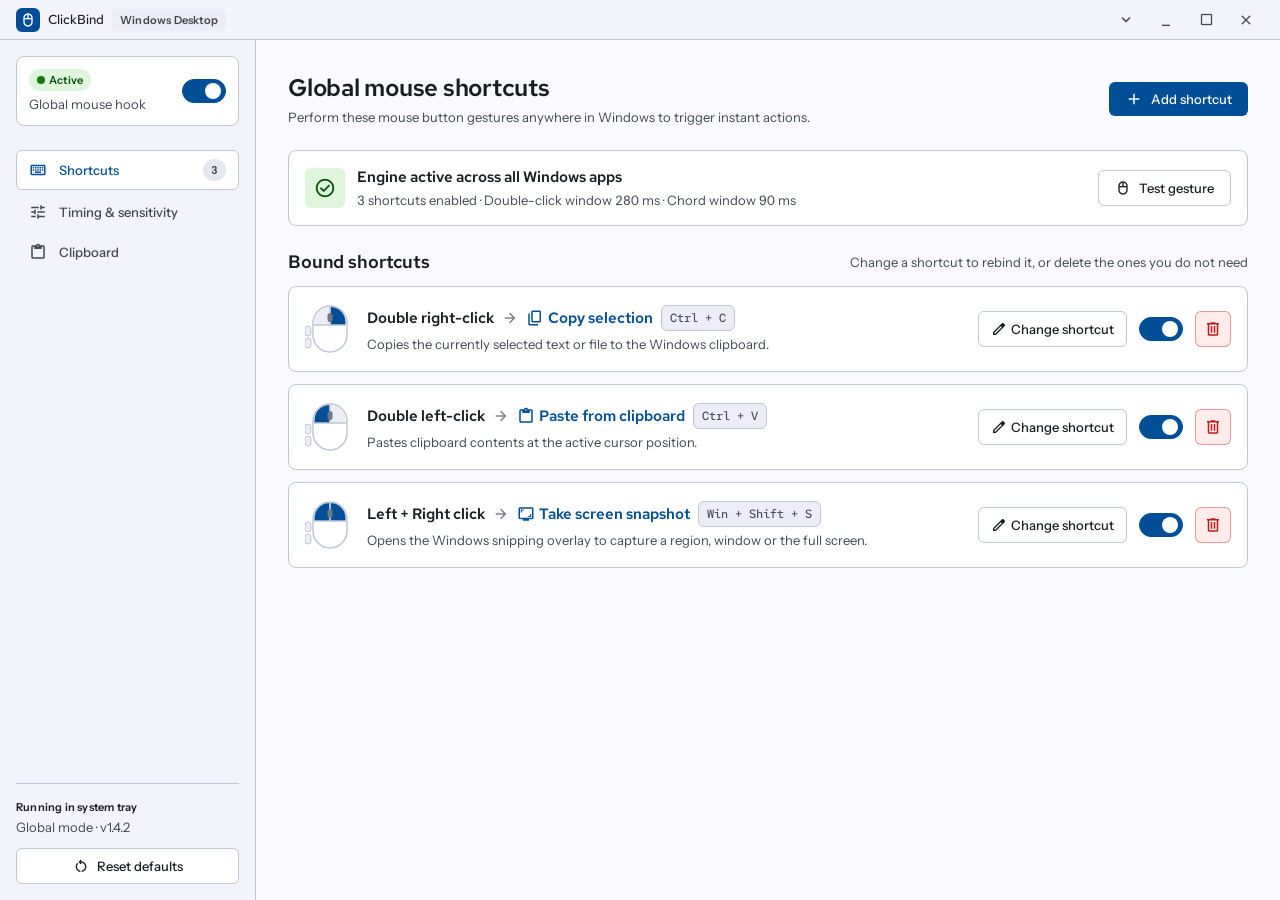
==== ui/index.html @ ce6c4400 "Initial commit: ClickBind mouse gesture shortcuts for Windows Adds the WinForms + WebView2 app, the " ====
<!DOCTYPE html>
<html lang="en">
<head>
  <meta charset="UTF-8">
  <meta name="viewport" content="width=device-width, initial-scale=1.0">
  <title>ClickBind</title>
  <script src="assets/tailwind.js"></script>
  <script id="tailwind-config">
    tailwind.config = {
      darkMode: 'class',
      theme: {
        extend: {
          colors: {
            'light-primary': '#004F96',
            'light-on-primary': '#FFFFFF',
            'light-primary-container': '#0067C0',
            'light-on-primary-container': '#DBE7FF',
            'light-secondary': '#485F83',
            'light-on-secondary': '#FFFFFF',
            'light-secondary-container': '#BED6FF',
            'light-on-secondary-container': '#465C80',
            'light-tertiary': '#833900',
            'light-on-tertiary': '#FFFFFF',
            'light-tertiary-container': '#A84C00',
            'light-on-tertiary-container': '#FFE0D1',
            'light-success': '#107C10',
            'light-on-success': '#FFFFFF',
            'light-success-container': '#DFF6DD',
            'light-on-success-container': '#0B530B',
            'light-error': '#BA1A1A',
            'light-on-error': '#FFFFFF',
            'light-error-container': '#FFDAD6',
            'light-on-error-container': '#93000A',
            'light-background': '#F9F9FF',
            'light-on-background': '#191C21',
            'light-surface': '#F9F9FF',
            'light-surface-dim': '#D8DAE2',
            'light-surface-bright': '#F9F9FF',
            'light-surface-container-lowest': '#FFFFFF',
            'light-surface-container-low': '#F2F3FB',
            'light-surface-container': '#ECEDF6',
            'light-surface-container-high': '#E6E8F0',
            'light-surface-container-highest': '#E1E2EA',
            'light-on-surface': '#191C21',
            'light-surface-variant': '#DDE2F0',
            'light-on-surface-variant': '#414752',
            'light-outline': '#717783',
            'light-outline-variant': '#C1C6D4',
            'light-inverse-surface': '#2D3037',
            'light-inverse-on-surface': '#EFF0F8',
            'light-inverse-primary': '#A6C8FF',
            'light-shadow': '#000000',
            'light-scrim': '#000000'
          },
          borderRadius: { 'sm': '6px', 'DEFAULT': '8px', 'md': '12px', 'lg': '16px', 'full': '9999px' },
          spacing: {
            'gutter-xs': '4px', 'gutter-sm': '8px', 'gutter-md': '12px', 'gutter-lg': '16px',
            'gutter-xl': '24px', 'section': '32px', 'page-margin': '24px'
          },
          fontFamily: {
            'headline': ['"Red Hat Text"', 'sans-serif'],
            'title': ['"Red Hat Text"', 'sans-serif'],
            'body': ['"Instrument Sans"', 'sans-serif'],
            'label': ['"Instrument Sans"', 'sans-serif'],
            'mono': ['"Red Hat Mono"', 'monospace']
          },
          fontSize: {
            'headline-lg': ['24px', { lineHeight: '32px', letterSpacing: '-0.25px', fontWeight: '600' }],
            'headline-md': ['18px', { lineHeight: '24px', letterSpacing: '-0.15px', fontWeight: '600' }],
            'title-md': ['15px', { lineHeight: '20px', letterSpacing: '0px', fontWeight: '600' }],
            'body-lg': ['15px', { lineHeight: '22px', letterSpacing: '0px', fontWeight: '400' }],
            'body-md': ['13px', { lineHeight: '18px', letterSpacing: '0px', fontWeight: '400' }],
            'label-lg': ['13px', { lineHeight: '18px', letterSpacing: '0px', fontWeight: '500' }],
            'label-sm': ['11px', { lineHeight: '14px', letterSpacing: '0.2px', fontWeight: '600' }],
            'mono-md': ['12px', { lineHeight: '16px', letterSpacing: '0px', fontWeight: '500' }]
          },
          transitionDuration: { 'state-change': '100ms' },
          transitionTimingFunction: { 'state-change': 'ease-out' }
        }
      }
    };
  </script>
  <link href="assets/fonts.css" rel="stylesheet">
  <style>
    html, body { height: 100%; }
    body { overflow: hidden; }
    ::-webkit-scrollbar { width: 10px; height: 10px; }
    ::-webkit-scrollbar-track { background: transparent; }
    ::-webkit-scrollbar-thumb { background: #c1c6d4; border-radius: 8px; border: 2px solid #f9f9ff; }
    ::-webkit-scrollbar-thumb:hover { background: #a9b0bd; }
    #titlebar { cursor: default; }
    .no-select { -webkit-user-select: none; user-select: none; }
    input[type="range"] { accent-color: #004F96; }
  </style>
</head>
<body class="bg-light-surface text-light-on-surface font-body antialiased overflow-hidden no-select">

  <div class="h-screen flex flex-col bg-light-surface">

    <!-- Windows 11 Native Title Bar -->
    <header id="titlebar" class="h-10 bg-light-surface-container-low border-b border-light-outline-variant px-gutter-lg flex items-center justify-between select-none shrink-0">
      <div class="flex items-center gap-gutter-sm">
        <div class="w-6 h-6 rounded-sm bg-light-primary text-light-on-primary flex items-center justify-center">
          <span class="material-symbols-outlined text-[16px]" aria-hidden="true">mouse</span>
        </div>
        <span class="font-headline text-label-lg text-light-on-surface">ClickBind</span>
        <span class="font-body text-label-sm text-light-on-surface-variant px-gutter-sm py-gutter-xs rounded-sm bg-light-surface-container">Windows Desktop</span>
      </div>

      <div class="flex items-center gap-gutter-xs" aria-label="Window controls">
        <button id="win-tray" type="button" aria-label="Hide to tray" title="Hide to tray" class="w-9 h-7 rounded-sm flex items-center justify-center text-light-on-surface-variant hover:bg-light-surface-container-high transition-colors duration-state-change ease-state-change">
          <span class="material-symbols-outlined text-[18px]" aria-hidden="true">keyboard_arrow_down</span>
        </button>
        <button id="win-min" type="button" aria-label="Minimize window" class="w-9 h-7 rounded-sm flex items-center justify-center text-light-on-surface-variant hover:bg-light-surface-container-high transition-colors duration-state-change ease-state-change">
          <span class="material-symbols-outlined text-[16px]" aria-hidden="true">minimize</span>
        </button>
        <button id="win-max" type="button" aria-label="Maximize window" class="w-9 h-7 rounded-sm flex items-center justify-center text-light-on-surface-variant hover:bg-light-surface-container-high transition-colors duration-state-change ease-state-change">
          <span id="win-max-icon" class="material-symbols-outlined text-[15px]" aria-hidden="true">crop_square</span>
        </button>
        <button id="win-close" type="button" aria-label="Close window" class="w-9 h-7 rounded-sm flex items-center justify-center text-light-on-surface-variant hover:bg-light-error hover:text-light-on-error transition-colors duration-state-change ease-state-change">
          <span class="material-symbols-outlined text-[16px]" aria-hidden="true">close</span>
        </button>
      </div>
    </header>

    <div class="flex-1 flex flex-col md:flex-row min-h-0">

      <!-- Left Navigation Rail -->
      <aside class="w-full md:w-64 shrink-0 bg-light-surface-container-low border-b md:border-b-0 md:border-r border-light-outline-variant p-gutter-lg flex flex-col justify-between gap-gutter-xl overflow-y-auto">
        <div class="flex flex-col gap-gutter-xl">

          <div class="p-gutter-md rounded bg-light-surface-container-lowest border border-light-outline-variant flex items-center justify-between gap-gutter-md">
            <div class="flex flex-col gap-gutter-xs">
              <div class="flex items-center gap-gutter-sm">
                <span id="status-badge" data-component-type="badge" role="status" class="inline-flex items-center gap-gutter-xs px-gutter-sm py-gutter-xs rounded-full bg-light-success-container text-light-on-success-container">
                  <span id="status-dot" class="w-2 h-2 rounded-full bg-light-success" aria-hidden="true"></span>
                  <span id="status-text" class="font-body text-label-sm">Active</span>
                </span>
              </div>
              <span id="hook-caption" class="font-body text-body-md text-light-on-surface-variant">Global mouse hook</span>
            </div>

            <button id="engine-toggle" type="button" role="switch" aria-checked="true" aria-label="Toggle ClickBind engine" class="relative inline-flex h-6 w-11 shrink-0 cursor-pointer items-center rounded-full border border-light-primary bg-light-primary p-0.5 transition-colors duration-state-change ease-state-change focus-visible:outline-none focus-visible:ring-2 focus-visible:ring-light-primary focus-visible:ring-offset-2">
              <span id="engine-thumb" class="pointer-events-none inline-block h-4 w-4 translate-x-5 rounded-full bg-light-on-primary transition-transform duration-state-change ease-state-change"></span>
            </button>
          </div>

          <nav aria-label="Main navigation" class="flex flex-col gap-gutter-xs">
            <button type="button" data-nav-tab="shortcuts" class="nav-tab flex items-center justify-between gap-gutter-md px-gutter-md py-gutter-sm rounded-sm bg-light-surface-container-lowest border border-light-outline-variant text-light-primary transition-colors duration-state-change ease-state-change">
              <span class="flex items-center gap-gutter-md">
                <span class="material-symbols-outlined text-[18px]" aria-hidden="true">keyboard</span>
                <span class="font-body text-label-lg">Shortcuts</span>
              </span>
              <span data-component-type="badge" role="status" class="inline-flex items-center justify-center px-gutter-sm py-gutter-xs rounded-full bg-light-surface-container-high text-light-on-surface-variant">
                <span id="nav-count" class="font-body text-label-sm tabular-nums">3</span>
              </span>
            </button>

            <button type="button" data-nav-tab="timing" class="nav-tab flex items-center gap-gutter-md px-gutter-md py-gutter-sm rounded-sm border border-transparent text-light-on-surface-variant hover:bg-light-surface-container-high hover:text-light-on-surface transition-colors duration-state-change ease-state-change">
              <span class="material-symbols-outlined text-[18px]" aria-hidden="true">tune</span>
              <span class="font-body text-label-lg">Timing &amp; sensitivity</span>
            </button>

            <button type="button" data-nav-tab="clipboard" class="nav-tab flex items-center gap-gutter-md px-gutter-md py-gutter-sm rounded-sm border border-transparent text-light-on-surface-variant hover:bg-light-surface-container-high hover:text-light-on-surface transition-colors duration-state-change ease-state-change">
              <span class="material-symbols-outlined text-[18px]" aria-hidden="true">content_paste</span>
              <span class="font-body text-label-lg">Clipboard</span>
            </button>
          </nav>
        </div>

        <div class="flex flex-col gap-gutter-md pt-gutter-lg border-t border-light-outline-variant">
          <div class="flex flex-col gap-gutter-xs">
            <span class="font-body text-label-sm text-light-on-surface">Running in system tray</span>
            <span class="font-body text-body-md text-light-on-surface-variant">Global mode · v1.4.2</span>
          </div>
          <button id="reset-btn" type="button" class="inline-flex items-center justify-center gap-gutter-sm px-gutter-md py-gutter-sm rounded-sm bg-light-surface-container-lowest text-light-on-surface border border-light-outline-variant hover:bg-light-surface-container-high transition-colors duration-state-change ease-state-change">
            <span class="material-symbols-outlined text-[16px]" aria-hidden="true">restart_alt</span>
            <span class="font-body text-label-lg">Reset defaults</span>
          </button>
        </div>
      </aside>

      <!-- Main Content Panel -->
      <main class="flex-1 min-h-0 overflow-y-auto p-gutter-xl md:p-section flex flex-col gap-gutter-xl">

        <section id="panel-shortcuts" class="flex flex-col gap-gutter-xl">
          <div class="flex flex-col sm:flex-row sm:items-center justify-between gap-gutter-lg">
            <div class="flex flex-col gap-gutter-xs">
              <h1 class="font-headline text-headline-lg text-light-on-surface text-balance">Global mouse shortcuts</h1>
              <p class="font-body text-body-md text-light-on-surface-variant text-pretty">
                Perform these mouse button gestures anywhere in Windows to trigger instant actions.
              </p>
            </div>

            <button id="add-btn" type="button" class="inline-flex items-center justify-center gap-gutter-sm px-gutter-lg py-gutter-sm rounded-sm bg-light-primary text-light-on-primary hover:bg-light-primary-container focus-visible:outline-none focus-visible:ring-2 focus-visible:ring-light-primary focus-visible:ring-offset-2 active:scale-[0.99] transition-colors duration-state-change ease-state-change shrink-0">
              <span class="material-symbols-outlined text-[18px]" aria-hidden="true">add</span>
              <span class="font-body text-label-lg">Add shortcut</span>
            </button>
          </div>

          <article id="engine-banner" class="p-gutter-lg rounded bg-light-surface-container-lowest border border-light-outline-variant flex flex-col sm:flex-row sm:items-center justify-between gap-gutter-lg">
            <div class="flex items-center gap-gutter-md">
              <div id="banner-icon-wrap" class="w-10 h-10 rounded-sm bg-light-success-container text-light-on-success-container flex items-center justify-center shrink-0">
                <span id="banner-icon" class="material-symbols-outlined text-[22px]" aria-hidden="true">check_circle</span>
              </div>
              <div class="flex flex-col gap-gutter-xs">
                <h2 id="banner-title" class="font-headline text-title-md text-light-on-surface">Engine active across all Windows apps</h2>
                <p id="banner-subtitle" class="font-body text-body-md text-light-on-surface-variant tabular-nums">3 shortcuts enabled · Double-click window 280 ms · Chord window 90 ms</p>
              </div>
            </div>

            <div class="flex items-center gap-gutter-sm shrink-0">
              <button id="test-btn" type="button" class="inline-flex items-center justify-center gap-gutter-sm px-gutter-lg py-gutter-sm rounded-sm bg-light-surface-container-lowest text-light-on-surface border border-light-outline-variant hover:bg-light-surface-container-low focus-visible:outline-none focus-visible:ring-2 focus-visible:ring-light-primary focus-visible:ring-offset-2 transition-colors duration-state-change ease-state-change">
                <span class="material-symbols-outlined text-[16px]" aria-hidden="true">mouse</span>
                <span class="font-body text-label-lg">Test gesture</span>
              </button>
            </div>
          </article>

          <div class="flex flex-col gap-gutter-md">
            <div class="flex items-center justify-between">
              <h2 class="font-headline text-headline-md text-light-on-surface">Bound shortcuts</h2>
              <span class="font-body text-body-md text-light-on-surface-variant">Change a shortcut to rebind it, or delete the ones you do not need</span>
            </div>
            <div id="shortcuts-list" class="grid grid-cols-1 gap-gutter-md"></div>
          </div>
        </section>

        <section id="panel-timing" class="hidden flex-col gap-gutter-xl">
          <div class="flex flex-col gap-gutter-xs">
            <h1 class="font-headline text-headline-lg text-light-on-surface">Timing &amp; sensitivity</h1>
            <p class="font-body text-body-md text-light-on-surface-variant">
              Fine-tune how quickly ClickBind recognizes double-clicks and dual-button chords.
            </p>
          </div>

          <div class="grid grid-cols-1 gap-gutter-md">
            <article class="p-gutter-lg rounded bg-light-surface-container-lowest border border-light-outline-variant flex flex-col gap-gutter-md">
              <div class="flex items-center justify-between gap-gutter-md">
                <div class="flex flex-col gap-gutter-xs">
                  <h2 class="font-headline text-title-md text-light-on-surface">Double-click interval</h2>
                  <p class="font-body text-body-md text-light-on-surface-variant">Maximum time between two clicks to trigger double right-click or double left-click.</p>
                </div>
                <span id="dblclick-value" class="font-mono text-mono-md text-light-primary bg-light-surface-container px-gutter-md py-gutter-xs rounded-sm tabular-nums">280 ms</span>
              </div>
              <input id="dblclick-slider" type="range" min="150" max="500" step="10" value="280" class="w-full cursor-pointer">
            </article>

            <article class="p-gutter-lg rounded bg-light-surface-container-lowest border border-light-outline-variant flex flex-col gap-gutter-md">
              <div class="flex items-center justify-between gap-gutter-md">
                <div class="flex flex-col gap-gutter-xs">
                  <h2 class="font-headline text-title-md text-light-on-surface">Both-buttons chord window</h2>
                  <p class="font-body text-body-md text-light-on-surface-variant">Tolerance window when pressing Left + Right buttons together for a snapshot.</p>
                </div>
                <span id="chord-value" class="font-mono text-mono-md text-light-primary bg-light-surface-container px-gutter-md py-gutter-xs rounded-sm tabular-nums">90 ms</span>
              </div>
              <input id="chord-slider" type="range" min="40" max="160" step="10" value="90" class="w-full cursor-pointer">
            </article>

            <label class="flex items-center justify-between gap-gutter-xl p-gutter-lg rounded bg-light-surface-container-lowest border border-light-outline-variant cursor-pointer">
              <div class="flex flex-col gap-gutter-xs">
                <span class="font-body text-label-lg text-light-on-surface">Launch ClickBind at Windows startup</span>
                <span id="startup-desc" class="font-body text-body-md text-light-on-surface-variant">Automatically start minimized in the system tray when you sign in.</span>
              </div>
              <button id="startup-switch" type="button" role="switch" aria-checked="true" aria-describedby="startup-desc" class="pref-switch relative inline-flex h-6 w-11 shrink-0 cursor-pointer items-center rounded-full border border-light-primary bg-light-primary p-0.5 transition-colors duration-state-change ease-state-change focus-visible:outline-none focus-visible:ring-2 focus-visible:ring-light-primary focus-visible:ring-offset-2">
                <span class="pointer-events-none inline-block h-4 w-4 translate-x-5 rounded-full bg-light-on-primary transition-transform duration-state-change ease-state-change"></span>
              </button>
            </label>

            <label class="flex items-center justify-between gap-gutter-xl p-gutter-lg rounded bg-light-surface-container-lowest border border-light-outline-variant cursor-pointer">
              <div class="flex flex-col gap-gutter-xs">
                <span class="font-body text-label-lg text-light-on-surface">Top-right corner opens Task View</span>
                <span id="corner-desc" class="font-body text-body-md text-light-on-surface-variant">Move the pointer into the top-right corner of your primary screen to show recent windows.</span>
              </div>
              <button id="corner-switch" type="button" role="switch" aria-checked="true" aria-describedby="corner-desc" class="pref-switch relative inline-flex h-6 w-11 shrink-0 cursor-pointer items-center rounded-full border border-light-primary bg-light-primary p-0.5 transition-colors duration-state-change ease-state-change focus-visible:outline-none focus-visible:ring-2 focus-visible:ring-light-primary focus-visible:ring-offset-2">
                <span class="pointer-events-none inline-block h-4 w-4 translate-x-5 rounded-full bg-light-on-primary transition-transform duration-state-change ease-state-change"></span>
              </button>
            </label>
          </div>
        </section>

        <section id="panel-clipboard" class="hidden flex-col gap-gutter-xl">
          <div class="flex flex-col gap-gutter-xs">
            <h1 class="font-headline text-headline-lg text-light-on-surface">Clipboard</h1>
            <p class="font-body text-body-md text-light-on-surface-variant">
              Everything ClickBind copied with your mouse shortcuts in this session.
            </p>
          </div>

          <div id="clipboard-list" class="rounded bg-light-surface-container-lowest border border-light-outline-variant divide-y divide-light-outline-variant overflow-hidden"></div>
        </section>

      </main>
    </div>
  </div>

  <div id="toast-host" class="fixed bottom-6 right-6 flex flex-col gap-gutter-sm z-[100] pointer-events-none"></div>

  <!-- Edit / Add Shortcut Modal -->
  <dialog id="shortcut-modal" aria-labelledby="modal-title" aria-describedby="modal-desc" class="rounded-md bg-light-surface-container-lowest text-light-on-surface border border-light-outline-variant shadow-xl p-0 w-full max-w-md backdrop:bg-light-scrim/40">
    <header class="flex items-start justify-between gap-gutter-md p-gutter-xl border-b border-light-outline-variant">
      <div class="flex flex-col gap-gutter-xs">
        <h2 id="modal-title" class="font-headline text-headline-md text-light-on-surface">Change shortcut</h2>
        <p id="modal-desc" class="font-body text-body-md text-light-on-surface-variant">Select a mouse button trigger and the Windows action to run.</p>
      </div>
      <button id="modal-close" type="button" aria-label="Close dialog" class="inline-flex items-center justify-center w-8 h-8 rounded-sm text-light-on-surface-variant hover:bg-light-surface-container-high">
        <span class="material-symbols-outlined text-[18px]" aria-hidden="true">close</span>
      </button>
    </header>

    <form id="shortcut-form" class="p-gutter-xl flex flex-col gap-gutter-lg">
      <div class="flex flex-col gap-gutter-xs">
        <label for="trigger-select" class="font-body text-label-lg text-light-on-surface">Mouse trigger</label>
        <select id="trigger-select" class="rounded-sm border border-light-outline-variant bg-light-surface-container-lowest text-light-on-surface font-body text-body-md px-gutter-md py-gutter-sm focus:border-light-primary focus:ring-light-primary">
          <option value="double-right">Double right-click</option>
          <option value="double-left">Double left-click</option>
          <option value="both-buttons">Left + Right click together</option>
          <option value="middle-click">Middle wheel click</option>
          <option value="side-back">Side button 4 — thumb Back button</option>
          <option value="side-forward">Side button 5 — thumb Forward button</option>
          <option value="hold-left">Hold left button (0.5 s)</option>
          <option value="hold-right">Hold right button (0.5 s)</option>
          <option value="hold-both">Hold left + right buttons together (0.5 s)</option>
        </select>
        <p id="trigger-hint" class="font-body text-body-md text-light-on-surface-variant"></p>
      </div>

      <div class="flex flex-col gap-gutter-xs">
        <label for="action-select" class="font-body text-label-lg text-light-on-surface">Windows action</label>
        <select id="action-select" class="rounded-sm border border-light-outline-variant bg-light-surface-container-lowest text-light-on-surface font-body text-body-md px-gutter-md py-gutter-sm focus:border-light-primary focus:ring-light-primary">
          <option value="copy">Copy selection (Ctrl + C)</option>
          <option value="paste">Paste from clipboard (Ctrl + V)</option>
          <option value="snapshot">Take screen snapshot (Win + Shift + S)</option>
          <option value="cut">Cut selection (Ctrl + X)</option>
          <option value="selectall">Select all (Ctrl + A)</option>
          <option value="undo">Undo last action (Ctrl + Z)</option>
          <option value="none">Remove shortcut (no action)</option>
        </select>
      </div>

      <div id="gesture-test-pad" class="p-gutter-lg rounded bg-light-surface-container-low border border-dashed border-light-outline flex flex-col items-center justify-center gap-gutter-xs text-center select-none cursor-pointer">
        <span id="gesture-pad-mouse" class="shrink-0 flex items-center justify-center" aria-hidden="true"></span>
        <span id="gesture-pad-status" class="font-body text-label-lg text-light-on-surface">Click here to test your mouse button</span>
        <span class="font-body text-body-md text-light-on-surface-variant">Detects single and double clicks, middle click, left + right together, thumb buttons 4 + 5, and holding a button</span>
      </div>
    </form>

    <footer class="flex items-center justify-end gap-gutter-sm px-gutter-xl py-gutter-lg bg-light-surface-container-low border-t border-light-outline-variant">
      <button id="modal-cancel" type="button" class="px-gutter-lg py-gutter-sm rounded-sm border border-light-outline-variant bg-light-surface-container-lowest text-light-on-surface hover:bg-light-surface-container-high">
        <span class="font-body text-label-lg">Cancel</span>
      </button>
      <button id="modal-save" type="button" class="px-gutter-lg py-gutter-sm rounded-sm bg-light-primary text-light-on-primary hover:bg-light-primary-container">
        <span class="font-body text-label-lg">Save shortcut</span>
      </button>
    </footer>
  </dialog>

  <script>
    (function () {
      var bridge = window.chrome && window.chrome.webview;
      var $ = function (id) { return document.getElementById(id); };

      var TRIGGER_META = {
        'double-right': { label: 'Double right-click', badge: '2× Right', highlight: 'right' },
        'double-left': { label: 'Double left-click', badge: '2× Left', highlight: 'left' },
        'both-buttons': { label: 'Left + Right click', badge: 'L + R', highlight: 'both' },
        'middle-click': { label: 'Middle wheel click', badge: 'Middle', highlight: 'middle' },
        'side-back': { label: 'Thumb Back button', badge: 'Btn 4', highlight: 'back' },
        'side-forward': { label: 'Thumb Forward button', badge: 'Btn 5', highlight: 'forward' },
        'hold-left': { label: 'Hold left button', badge: 'Hold', highlight: 'left' },
        'hold-right': { label: 'Hold right button', badge: 'Hold', highlight: 'right' },
        'hold-both': { label: 'Hold left + right together', badge: 'Hold L + R', highlight: 'both' }
      };

      var TRIGGER_HINT = {
        'side-back': 'Button 4 is the rear thumb button on the side of your mouse — the one that normally goes Back in browsers.',
        'side-forward': 'Button 5 is the front thumb button on the side of your mouse — the one that normally goes Forward in browsers.',
        'hold-left': 'Press and hold the left button without moving for about half a second to trigger this action.',
        'hold-right': 'Press and hold the right button without moving for about half a second to trigger this action. Single right-clicks wait briefly while this is bound.',
        'hold-both': 'Hold the left and right buttons down together without moving for about half a second.',
        'both-buttons': 'Press the left and right buttons together within the chord window.',
        'middle-click': 'Press the scroll wheel down as a button.',
        'double-left': 'Click the left button twice quickly.',
        'double-right': 'Click the right button twice quickly.'
      };

      var ACTION_META = {
        'copy': { title: 'Copy selection', keybind: 'Ctrl + C', icon: 'content_copy', desc: 'Copies the currently selected text or file to the Windows clipboard.' },
        'paste': { title: 'Paste from clipboard', keybind: 'Ctrl + V', icon: 'content_paste', desc: 'Pastes clipboard contents at the active cursor position.' },
        'snapshot': { title: 'Take screen snapshot', keybind: 'Win + Shift + S', icon: 'screenshot_monitor', desc: 'Opens the Windows snipping overlay to capture a region, window or the full screen.' },
        'cut': { title: 'Cut selection', keybind: 'Ctrl + X', icon: 'content_cut', desc: 'Cuts the selected item to the Windows clipboard.' },
        'selectall': { title: 'Select all', keybind: 'Ctrl + A', icon: 'select_all', desc: 'Selects everything in the active document, list or text field.' },
        'undo': { title: 'Undo last action', keybind: 'Ctrl + Z', icon: 'undo', desc: 'Reverses the most recent action in the active window.' },
        'task-view': { title: 'Open Task View', keybind: 'Win + Tab', icon: 'view_carousel', desc: 'Opens the Windows desktop switcher and timeline.' },
        'none': { title: 'No action', keybind: '', icon: 'block', desc: 'This trigger is not bound to an action.' }
      };

      var TRIGGER_ORDER = ['double-right', 'double-left', 'both-buttons', 'middle-click', 'side-back', 'side-forward', 'hold-left', 'hold-right', 'hold-both'];

      var state = {
        active: true,
        doubleMs: 280,
        chordMs: 90,
        startWithWindows: true,
        hotCorner: true,
        maximized: false,
        bindings: [
          { trigger: 'double-right', action: 'copy', enabled: true },
          { trigger: 'double-left', action: 'paste', enabled: true },
          { trigger: 'both-buttons', action: 'snapshot', enabled: true }
        ],
        clipboard: []
      };

      var editingTrigger = null;

      function post(msg) {
        if (bridge) bridge.postMessage(msg);
      }

      function renderMouseSvg(highlight) {
        var leftFill = (highlight === 'left' || highlight === 'both') ? 'fill-light-primary' : 'fill-light-surface-container';
        var rightFill = (highlight === 'right' || highlight === 'both') ? 'fill-light-primary' : 'fill-light-surface-container';
        var middleFill = (highlight === 'middle') ? 'fill-light-primary' : 'fill-light-outline';
        var backFill = (highlight === 'back') ? 'fill-light-primary' : 'fill-light-surface-container';
        var forwardFill = (highlight === 'forward') ? 'fill-light-primary' : 'fill-light-surface-container';
        return (
          '<svg width="46" height="52" viewBox="0 0 46 52" fill="none" aria-hidden="true" class="shrink-0">' +
            '<rect x="8" y="3" width="34" height="46" rx="17" class="fill-light-surface-container-lowest stroke-light-outline-variant" stroke-width="1.5"/>' +
            '<path d="M9.5 19C9.5 10.7157 16.2157 4 24.5 4V22H9.5V19Z" class="' + leftFill + ' transition-colors duration-state-change"/>' +
            '<path d="M25.5 4C33.7843 4 40.5 10.7157 40.5 19V22H25.5V4Z" class="' + rightFill + ' transition-colors duration-state-change"/>' +
            '<line x1="25" y1="4" x2="25" y2="22" class="stroke-light-outline-variant" stroke-width="1.5"/>' +
            '<line x1="9" y1="22" x2="41" y2="22" class="stroke-light-outline-variant" stroke-width="1.5"/>' +
            '<rect x="22.5" y="10" width="5" height="9" rx="2.5" class="' + middleFill + ' transition-colors duration-state-change"/>' +
            '<rect x="0" y="23" width="6" height="10" rx="3" class="' + backFill + ' stroke-light-outline-variant transition-colors duration-state-change" stroke-width="1"/>' +
            '<rect x="0" y="35" width="6" height="10" rx="3" class="' + forwardFill + ' stroke-light-outline-variant transition-colors duration-state-change" stroke-width="1"/>' +
          '</svg>'
        );
      }

      function toggleClasses(on) {
        return on
          ? 'border-light-primary bg-light-primary'
          : 'border-light-outline bg-light-surface-container-low';
      }

      function thumbClasses(on) {
        return on
          ? 'translate-x-5 bg-light-on-primary'
          : 'translate-x-0.5 bg-light-outline';
      }

      function escapeHtml(text) {
        return String(text == null ? '' : text)
          .replace(/&/g, '&amp;').replace(/</g, '&lt;').replace(/>/g, '&gt;')
          .replace(/"/g, '&quot;');
      }

      function renderEngine() {
        var on = !!state.active;
        $('engine-toggle').setAttribute('aria-checked', String(on));
        $('engine-toggle').className = 'relative inline-flex h-6 w-11 shrink-0 cursor-pointer items-center rounded-full border ' +
          toggleClasses(on) + ' p-0.5 transition-colors duration-state-change ease-state-change focus-visible:outline-none focus-visible:ring-2 focus-visible:ring-light-primary focus-visible:ring-offset-2';
        $('engine-thumb').className = 'pointer-events-none inline-block h-4 w-4 ' + thumbClasses(on) +
          ' rounded-full transition-transform duration-state-change ease-state-change';

        $('status-badge').className = 'inline-flex items-center gap-gutter-xs px-gutter-sm py-gutter-xs rounded-full ' +
          (on ? 'bg-light-success-container text-light-on-success-container' : 'bg-light-surface-container-high text-light-on-surface-variant');
        $('status-dot').className = 'w-2 h-2 rounded-full ' + (on ? 'bg-light-success' : 'bg-light-outline');
        $('status-text').textContent = on ? 'Active' : 'Paused';
        $('hook-caption').textContent = on ? 'Global mouse hook' : 'Gestures paused';

        var enabled = state.bindings.filter(function (b) { return b.enabled; }).length;
        if (on) {
          $('banner-title').textContent = 'Engine active across all Windows apps';
          $('banner-subtitle').textContent = enabled + ' shortcut' + (enabled === 1 ? '' : 's') + ' enabled · Double-click window ' +
            state.doubleMs + ' ms · Chord window ' + state.chordMs + ' ms';
          $('banner-icon-wrap').className = 'w-10 h-10 rounded-sm bg-light-success-container text-light-on-success-container flex items-center justify-center shrink-0';
          $('banner-icon').textContent = 'check_circle';
        } else {
          $('banner-title').textContent = 'Engine paused';
          $('banner-subtitle').textContent = 'Mouse shortcuts are temporarily disabled until you resume ClickBind.';
          $('banner-icon-wrap').className = 'w-10 h-10 rounded-sm bg-light-surface-container-high text-light-on-surface-variant flex items-center justify-center shrink-0';
          $('banner-icon').textContent = 'pause_circle';
        }
      }

      function renderList() {
        var list = $('shortcuts-list');
        list.innerHTML = '';

        state.bindings.forEach(function (item) {
          var tMeta = TRIGGER_META[item.trigger] || TRIGGER_META['double-right'];
          var aMeta = ACTION_META[item.action] || ACTION_META['none'];
          var dim = (item.enabled && state.active) ? '' : ' opacity-70';
          var on = !!item.enabled;

          var card = document.createElement('article');
          card.className = 'p-gutter-lg rounded bg-light-surface-container-lowest border border-light-outline-variant flex flex-col md:flex-row md:items-center justify-between gap-gutter-lg transition-colors duration-state-change ease-state-change' + dim;
          card.innerHTML =
            '<div class="flex items-center gap-gutter-lg min-w-0">' +
              renderMouseSvg(tMeta.highlight) +
              '<div class="flex flex-col gap-gutter-xs min-w-0">' +
                '<div class="flex flex-wrap items-center gap-gutter-sm">' +
                  '<span class="font-headline text-title-md text-light-on-surface">' + tMeta.label + '</span>' +
                  '<span class="material-symbols-outlined text-[16px] text-light-outline" aria-hidden="true">arrow_forward</span>' +
                  '<span class="inline-flex items-center gap-gutter-xs font-headline text-title-md text-light-primary">' +
                    '<span class="material-symbols-outlined text-[18px]" aria-hidden="true">' + aMeta.icon + '</span>' +
                    aMeta.title +
                  '</span>' +
                  (aMeta.keybind ? '<span class="font-mono text-mono-md text-light-on-surface-variant bg-light-surface-container px-gutter-sm py-gutter-xs rounded-sm border border-light-outline-variant">' + aMeta.keybind + '</span>' : '') +
                '</div>' +
                '<p class="font-body text-body-md text-light-on-surface-variant">' + aMeta.desc + '</p>' +
              '</div>' +
            '</div>' +
            '<div class="flex items-center justify-end gap-gutter-md shrink-0">' +
              '<button type="button" data-edit="' + item.trigger + '" class="inline-flex items-center gap-gutter-xs px-gutter-md py-gutter-sm rounded-sm border border-light-outline-variant bg-light-surface-container-lowest text-light-on-surface hover:bg-light-surface-container-low focus-visible:outline-none focus-visible:ring-2 focus-visible:ring-light-primary transition-colors duration-state-change ease-state-change">' +
                '<span class="material-symbols-outlined text-[16px]" aria-hidden="true">edit</span>' +
                '<span class="font-body text-label-lg">Change shortcut</span>' +
              '</button>' +
              '<button type="button" role="switch" aria-checked="' + on + '" aria-label="Enable ' + tMeta.label + '" data-toggle="' + item.trigger + '" class="row-toggle relative inline-flex h-6 w-11 shrink-0 cursor-pointer items-center rounded-full border ' + toggleClasses(on) + ' p-0.5 transition-colors duration-state-change ease-state-change focus-visible:outline-none focus-visible:ring-2 focus-visible:ring-light-primary focus-visible:ring-offset-2">' +
                '<span class="pointer-events-none inline-block h-4 w-4 ' + thumbClasses(on) + ' rounded-full transition-transform duration-state-change ease-state-change"></span>' +
              '</button>' +
              '<button type="button" data-delete="' + item.trigger + '" aria-label="Delete ' + tMeta.label + ' shortcut" title="Delete this shortcut" class="inline-flex items-center justify-center w-9 h-9 rounded-sm border border-light-error/40 bg-light-error-container/50 text-light-error hover:bg-light-error hover:border-light-error hover:text-light-on-error focus-visible:outline-none focus-visible:ring-2 focus-visible:ring-light-error transition-colors duration-state-change ease-state-change">' +
                '<span class="material-symbols-outlined text-[18px]" aria-hidden="true">delete</span>' +
              '</button>' +
            '</div>';
          list.appendChild(card);
        });

        if (state.bindings.length === 0) {
          var empty = document.createElement('article');
          empty.className = 'p-gutter-lg rounded bg-light-surface-container-lowest border border-light-outline-variant flex items-center gap-gutter-lg text-light-on-surface-variant';
          empty.innerHTML = '<span class="material-symbols-outlined text-[24px] text-light-outline">mouse</span>' +
            '<div class="flex flex-col gap-gutter-xs"><span class="font-headline text-title-md text-light-on-surface">No shortcuts bound</span>' +
            '<span class="font-body text-body-md text-light-on-surface-variant">Use Add shortcut to bind a mouse gesture to an action.</span></div>';
          list.appendChild(empty);
        }

        $('nav-count').textContent = String(state.bindings.length);

        Array.prototype.forEach.call(list.querySelectorAll('[data-edit]'), function (btn) {
          btn.addEventListener('click', function () {
            var trigger = btn.getAttribute('data-edit');
            var b = state.bindings.filter(function (x) { return x.trigger === trigger; })[0];
            openModal(trigger, b ? b.action : 'copy');
          });
        });

        Array.prototype.forEach.call(list.querySelectorAll('[data-delete]'), function (btn) {
          btn.addEventListener('click', function () {
            var trigger = btn.getAttribute('data-delete');
            post({ cmd: 'bind', trigger: trigger, action: 'none' });
            state.bindings = state.bindings.filter(function (x) { return x.trigger !== trigger; });
            renderList();
            renderEngine();
          });
        });

        Array.prototype.forEach.call(list.querySelectorAll('[data-toggle]'), function (btn) {
          btn.addEventListener('click', function () {
            var trigger = btn.getAttribute('data-toggle');
            var b = state.bindings.filter(function (x) { return x.trigger === trigger; })[0];
            if (!b) return;
            var value = !b.enabled;
            b.enabled = value;
            post({ cmd: 'toggle', trigger: trigger, enabled: value });
            renderList();
            renderEngine();
          });
        });
      }

      function timeAgo(at) {
        var seconds = Math.max(0, Math.floor((Date.now() - at) / 1000));
        if (seconds < 10) return 'just now';
        if (seconds < 60) return seconds + 's ago';
        if (seconds < 3600) return Math.floor(seconds / 60) + 'm ago';
        if (seconds < 86400) return Math.floor(seconds / 3600) + 'h ago';
        return new Date(at).toLocaleDateString();
      }

      function renderClipboard() {
        var list = $('clipboard-list');
        list.innerHTML = '';
        var items = state.clipboard || [];

        if (!items.length) {
          list.innerHTML = '<div class="p-gutter-xl flex flex-col items-center justify-center gap-gutter-xs text-center">' +
            '<span class="material-symbols-outlined text-[26px] text-light-outline">content_paste</span>' +
            '<span class="font-headline text-title-md text-light-on-surface">Nothing copied yet</span>' +
            '<span class="font-body text-body-md text-light-on-surface-variant">Use a Copy or Cut shortcut and the copied content will appear here.</span></div>';
          return;
        }

        items.forEach(function (entry) {
          var row = document.createElement('div');
          row.className = 'p-gutter-lg flex items-start justify-between gap-gutter-md';
          var preview = entry.image ? 'Image copied' : (entry.text || '(empty text)');
          row.innerHTML =
            '<div class="flex items-start gap-gutter-md min-w-0">' +
              '<span class="material-symbols-outlined text-[20px] text-light-primary shrink-0" aria-hidden="true">' + (entry.image ? 'image' : 'content_paste') + '</span>' +
              '<div class="flex flex-col gap-gutter-xs min-w-0">' +
                '<span class="font-body text-label-lg text-light-on-surface break-words">' + escapeHtml(preview) + '</span>' +
                '<span class="font-body text-body-md text-light-on-surface-variant">' + (entry.image ? 'Image' : 'Text') + ' copied</span>' +
              '</div>' +
            '</div>' +
            '<span class="font-mono text-mono-md text-light-on-surface-variant tabular-nums shrink-0">' + timeAgo(entry.at) + '</span>';
          list.appendChild(row);
        });
      }

      function setSwitch(btn, on) {
        btn.setAttribute('aria-checked', String(on));
        btn.className = 'pref-switch relative inline-flex h-6 w-11 shrink-0 cursor-pointer items-center rounded-full border ' +
          toggleClasses(on) + ' p-0.5 transition-colors duration-state-change ease-state-change focus-visible:outline-none focus-visible:ring-2 focus-visible:ring-light-primary focus-visible:ring-offset-2';
        btn.querySelector('span').className = 'pointer-events-none inline-block h-4 w-4 ' + thumbClasses(on) +
          ' rounded-full transition-transform duration-state-change ease-state-change';
      }

      function renderPrefs() {
        $('dblclick-slider').value = state.doubleMs;
        $('chord-slider').value = state.chordMs;
        $('dblclick-value').textContent = state.doubleMs + ' ms';
        $('chord-value').textContent = state.chordMs + ' ms';
        setSwitch($('startup-switch'), !!state.startWithWindows);
        setSwitch($('corner-switch'), !!state.hotCorner);
      }

      function renderWindow() {
        $('win-max-icon').textContent = state.maximized ? 'filter_none' : 'crop_square';
        $('win-max').setAttribute('aria-label', state.maximized ? 'Restore window' : 'Maximize window');
      }

      function render() {
        renderEngine();
        renderList();
        renderClipboard();
        renderPrefs();
        renderWindow();
      }

      function toast(title, message) {
        var host = $('toast-host');
        var el = document.createElement('div');
        el.className = 'pointer-events-auto w-[340px] p-gutter-md rounded-md bg-light-surface-container-lowest border border-light-outline-variant shadow-xl flex items-start gap-gutter-md';
        el.innerHTML = '<span class="material-symbols-outlined text-[20px] text-light-success">check_circle</span>' +
          '<div class="flex flex-col gap-gutter-xs min-w-0"><span class="font-headline text-title-md text-light-on-surface">' + escapeHtml(title) + '</span>' +
          '<span class="font-body text-body-md text-light-on-surface-variant">' + escapeHtml(message) + '</span></div>';
        host.appendChild(el);
        setTimeout(function () { el.remove(); }, 3800);
      }

      var modal = $('shortcut-modal');
      var triggerSelect = $('trigger-select');
      var actionSelect = $('action-select');

      function updateTriggerHint() {
        $('trigger-hint').textContent = TRIGGER_HINT[triggerSelect.value] || '';
      }

      triggerSelect.addEventListener('change', updateTriggerHint);

      function openModal(trigger, action) {
        editingTrigger = trigger;
        $('modal-title').textContent = trigger ? 'Change shortcut' : 'Add shortcut';
        triggerSelect.value = trigger || firstUnbound();
        actionSelect.value = action || 'copy';
        $('gesture-pad-status').textContent = 'Click here to test your mouse button';
        padPressed = {};
        clearPadHold();
        setPadHighlight(null);
        updateTriggerHint();
        modal.showModal();
      }

      function firstUnbound() {
        var bound = {};
        state.bindings.forEach(function (b) { bound[b.trigger] = true; });
        for (var i = 0; i < TRIGGER_ORDER.length; i++) {
          if (!bound[TRIGGER_ORDER[i]]) return TRIGGER_ORDER[i];
        }
        return null;
      }

      $('add-btn').addEventListener('click', function () {
        var next = firstUnbound();
        if (!next) {
          toast('All triggers are bound', 'Change one of the existing shortcuts instead.');
          return;
        }
        openModal(next, 'copy');
      });

      $('test-btn').addEventListener('click', function () {
        var b = state.bindings[0];
        if (!b) { toast('No shortcuts yet', 'Add a shortcut first, then test it here.'); return; }
        openModal(b.trigger, b.action);
      });

      $('modal-close').addEventListener('click', function () { modal.close(); });
      $('modal-cancel').addEventListener('click', function () { modal.close(); });

      $('modal-save').addEventListener('click', function () {
        var trigger = triggerSelect.value;
        var action = actionSelect.value;
        if (editingTrigger && editingTrigger !== trigger) {
          post({ cmd: 'bind', trigger: editingTrigger, action: 'none' });
        }
        post({ cmd: 'bind', trigger: trigger, action: action });
        modal.close();
      });

      $('modal-cancel').addEventListener('keydown', function (e) { if (e.key === 'Escape') modal.close(); });

      function setPadHighlight(highlight) {
        $('gesture-pad-mouse').innerHTML = renderMouseSvg(highlight);
      }

      var pad = $('gesture-test-pad');
      var padPressed = {};
      var padHoldTimer = null;

      function clearPadHold() {
        if (padHoldTimer) { clearTimeout(padHoldTimer); padHoldTimer = null; }
      }

      function padHighlightForPressed() {
        if (padPressed[0] && padPressed[2]) return 'both';
        if (padPressed[2]) return 'right';
        if (padPressed[0]) return 'left';
        if (padPressed[3]) return 'back';
        if (padPressed[4]) return 'forward';
        if (padPressed[1]) return 'middle';
        return null;
      }

      var PAD_BUTTON_NAMES = {
        0: 'Left button',
        1: 'Middle button',
        2: 'Right button',
        3: 'Thumb Back button (button 4)',
        4: 'Thumb Forward button (button 5)'
      };

      // The pad only reports gestures: it never selects text, drags, navigates
      // back/forward or opens a menu.
      pad.addEventListener('contextmenu', function (e) { e.preventDefault(); });
      pad.addEventListener('auxclick', function (e) { e.preventDefault(); });
      pad.addEventListener('dblclick', function (e) { e.preventDefault(); });
      pad.addEventListener('dragstart', function (e) { e.preventDefault(); });
      pad.addEventListener('selectstart', function (e) { e.preventDefault(); });
      pad.addEventListener('mousedown', function (e) {
        e.preventDefault();
        padPressed[e.button] = true;
        setPadHighlight(padHighlightForPressed());

        var status;
        if (padPressed[0] && padPressed[2]) {
          status = 'Detected: Left + Right click';
        } else if ((e.button === 0 || e.button === 2) && e.detail >= 2) {
          status = 'Detected: Double ' + (e.button === 0 ? 'left' : 'right') + ' click';
        } else {
          status = 'Detected: ' + (PAD_BUTTON_NAMES[e.button] || 'Mouse button');
        }
        $('gesture-pad-status').textContent = status;

        clearPadHold();
        if (padPressed[0] && padPressed[2]) {
          padHoldTimer = setTimeout(function () {
            padHoldTimer = null;
            if (!(padPressed[0] && padPressed[2])) return;
            setPadHighlight('both');
            $('gesture-pad-status').textContent = 'Detected: Hold left + right buttons';
          }, 450);
        } else if (e.button === 0 || e.button === 2) {
          var heldButton = e.button;
          padHoldTimer = setTimeout(function () {
            padHoldTimer = null;
            if (!padPressed[heldButton]) return;
            setPadHighlight(padHighlightForPressed());
            $('gesture-pad-status').textContent = 'Detected: Hold ' + (heldButton === 0 ? 'left' : 'right') + ' button';
          }, 450);
        }
      });

      document.addEventListener('mouseup', function (e) {
        delete padPressed[e.button];
        clearPadHold();
        // Keep the detected button highlighted after release so the user can
        // still see which mouse button was recognised.
        if (padPressed[0] || padPressed[1] || padPressed[2] || padPressed[3] || padPressed[4]) {
          setPadHighlight(padHighlightForPressed());
        }
      });

      window.addEventListener('blur', function () {
        padPressed = {};
        clearPadHold();
      });

      $('engine-toggle').addEventListener('click', function () {
        state.active = !state.active;
        post({ cmd: 'setActive', value: state.active });
        renderEngine();
        renderList();
      });

      $('reset-btn').addEventListener('click', function () { post({ cmd: 'reset' }); });

      $('dblclick-slider').addEventListener('input', function (e) {
        state.doubleMs = parseInt(e.target.value, 10);
        $('dblclick-value').textContent = state.doubleMs + ' ms';
        post({ cmd: 'timing', doubleMs: state.doubleMs, chordMs: state.chordMs });
      });
      $('chord-slider').addEventListener('input', function (e) {
        state.chordMs = parseInt(e.target.value, 10);
        $('chord-value').textContent = state.chordMs + ' ms';
        post({ cmd: 'timing', doubleMs: state.doubleMs, chordMs: state.chordMs });
      });

      $('startup-switch').addEventListener('click', function () {
        state.startWithWindows = !state.startWithWindows;
        setSwitch($('startup-switch'), state.startWithWindows);
        post({ cmd: 'startup', value: state.startWithWindows });
      });

      $('corner-switch').addEventListener('click', function () {
        state.hotCorner = !state.hotCorner;
        setSwitch($('corner-switch'), state.hotCorner);
        post({ cmd: 'hotCorner', value: state.hotCorner });
      });

      Array.prototype.forEach.call(document.querySelectorAll('.nav-tab'), function (tab) {
        tab.addEventListener('click', function () {
          var target = tab.getAttribute('data-nav-tab');
          Array.prototype.forEach.call(document.querySelectorAll('.nav-tab'), function (t) {
            t.className = (t === tab)
              ? 'nav-tab flex items-center justify-between gap-gutter-md px-gutter-md py-gutter-sm rounded-sm bg-light-surface-container-lowest border border-light-outline-variant text-light-primary transition-colors duration-state-change ease-state-change'
              : 'nav-tab flex items-center gap-gutter-md px-gutter-md py-gutter-sm rounded-sm border border-transparent text-light-on-surface-variant hover:bg-light-surface-container-high hover:text-light-on-surface transition-colors duration-state-change ease-state-change';
          });
          ['shortcuts', 'timing', 'clipboard'].forEach(function (name) {
            var panel = $('panel-' + name);
            if (name === target) {
              panel.classList.remove('hidden');
              panel.classList.add('flex');
            } else {
              panel.classList.add('hidden');
              panel.classList.remove('flex');
            }
          });
        });
      });

      $('win-tray').addEventListener('click', function () { post({ cmd: 'window', action: 'tray' }); });
      $('win-min').addEventListener('click', function () { post({ cmd: 'window', action: 'minimize' }); });
      $('win-max').addEventListener('click', function () { post({ cmd: 'window', action: 'maximize' }); });
      $('win-close').addEventListener('click', function () { post({ cmd: 'window', action: 'close' }); });

      $('titlebar').addEventListener('mousedown', function (e) {
        if (e.target.closest('button')) return;
        if (e.button === 0) post({ cmd: 'drag' });
      });
      $('titlebar').addEventListener('dblclick', function (e) {
        if (e.target.closest('button')) return;
        post({ cmd: 'window', action: 'maximize' });
      });

      if (bridge) {
        bridge.addEventListener('message', function (event) {
          var msg = event.data;
          if (!msg || !msg.type) return;
          if (msg.type === 'state' && msg.state) {
            state = msg.state;
            render();
          } else if (msg.type === 'toast') {
            toast(msg.title, msg.message);
          }
        });
        post({ cmd: 'ready' });
      }

      setPadHighlight(null);
      render();
    })();
  </script>
</body>
</html>
---- ui/assets/fonts.css ----
@font-face {
  font-family: 'Instrument Sans';
  font-style: normal;
  font-weight: 400 700;
  font-stretch: 100%;
  font-display: swap;
  src: url(fonts/instrument-sans.woff2) format('woff2');
}
@font-face {
  font-family: 'Red Hat Mono';
  font-style: normal;
  font-weight: 500;
  font-display: swap;
  src: url(fonts/red-hat-mono.woff2) format('woff2');
}
@font-face {
  font-family: 'Red Hat Text';
  font-style: normal;
  font-weight: 500 700;
  font-display: swap;
  src: url(fonts/red-hat-text.woff2) format('woff2');
}
@font-face {
  font-family: 'Material Symbols Outlined';
  font-style: normal;
  font-weight: 100 700;
  font-display: block;
  src: url(fonts/material-symbols.woff2) format('woff2');
}

.material-symbols-outlined {
  font-family: 'Material Symbols Outlined';
  font-weight: normal;
  font-style: normal;
  font-size: 24px;
  line-height: 1;
  letter-spacing: normal;
  text-transform: none;
  display: inline-block;
  white-space: nowrap;
  word-wrap: normal;
  direction: ltr;
  -webkit-font-feature-settings: 'liga';
  -webkit-font-smoothing: antialiased;
}
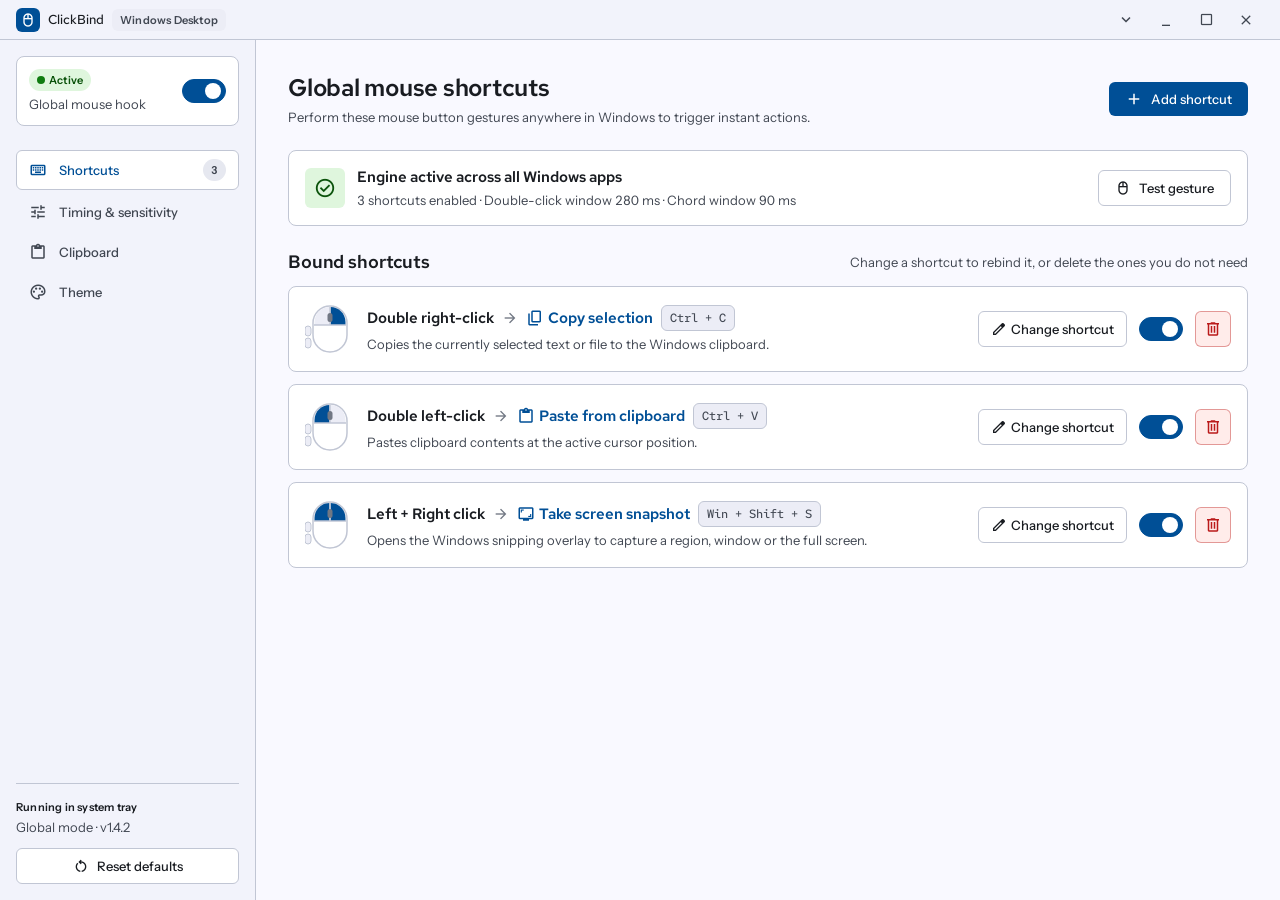
==== commit 387d6499: "Fix hot corners and add themes and in-window screenshots Both top screen corners now open Task View " ====
--- a/ui/index.html
+++ b/ui/index.html
@@ -91,6 +91,48 @@
     #titlebar { cursor: default; }
     .no-select { -webkit-user-select: none; user-select: none; }
     input[type="range"] { accent-color: #004F96; }
+
+    /* Dark theme: the palette above is named after its light values, so the dark
+       theme re-maps the same utility classes instead of duplicating the markup. */
+    html.theme-dark { color-scheme: dark; }
+    html.theme-dark body,
+    html.theme-dark .bg-light-surface { background-color: #131316 !important; }
+    html.theme-dark .text-light-on-surface { color: #e6e1e5 !important; }
+    html.theme-dark .text-light-on-surface-variant { color: #c9c5d0 !important; }
+    html.theme-dark .text-light-primary { color: #cfbcff !important; }
+    html.theme-dark .bg-light-surface-container-lowest { background-color: #1c1b1f !important; }
+    html.theme-dark .bg-light-surface-container-low { background-color: #211f26 !important; }
+    html.theme-dark .bg-light-surface-container { background-color: #2b2930 !important; }
+    html.theme-dark .bg-light-surface-container-high { background-color: #36343b !important; }
+    html.theme-dark .hover\:bg-light-surface-container-low:hover { background-color: #2b2930 !important; }
+    html.theme-dark .hover\:bg-light-surface-container-high:hover { background-color: #36343b !important; }
+    html.theme-dark .bg-light-primary { background-color: #6750a4 !important; }
+    html.theme-dark .hover\:bg-light-primary-container:hover { background-color: #4f378b !important; }
+    html.theme-dark .bg-light-primary-container { background-color: #4f378b !important; }
+    html.theme-dark .text-light-on-primary { color: #ffffff !important; }
+    html.theme-dark .bg-light-on-primary { background-color: #ffffff !important; }
+    html.theme-dark .border-light-primary { border-color: #cfbcff !important; }
+    html.theme-dark .border-light-outline-variant { border-color: #49454f !important; }
+    html.theme-dark .border-light-outline { border-color: #79747e !important; }
+    html.theme-dark .bg-light-outline { background-color: #79747e !important; }
+    html.theme-dark .divide-light-outline-variant > :not([hidden]) ~ :not([hidden]) { border-color: #49454f !important; }
+    html.theme-dark .bg-light-success-container { background-color: #0b3f0b !important; }
+    html.theme-dark .text-light-on-success-container { color: #b8f3b3 !important; }
+    html.theme-dark .bg-light-success { background-color: #6dd36d !important; }
+    html.theme-dark .text-light-success { color: #6dd36d !important; }
+    html.theme-dark .text-light-error { color: #ffb4ab !important; }
+    html.theme-dark .bg-light-error-container\/50 { background-color: rgba(93, 0, 10, 0.55) !important; }
+    html.theme-dark .border-light-error\/40 { border-color: rgba(255, 180, 171, 0.4) !important; }
+    html.theme-dark .hover\:bg-light-error:hover { background-color: #ffb4ab !important; }
+    html.theme-dark .hover\:text-light-on-error:hover { color: #690005 !important; }
+    html.theme-dark .hover\:border-light-error:hover { border-color: #ffb4ab !important; }
+    html.theme-dark .backdrop\:bg-light-scrim\/40::backdrop { background-color: rgba(0, 0, 0, 0.65) !important; }
+    html.theme-dark .text-light-on-background { color: #e6e1e5 !important; }
+    html.theme-dark input[type="range"] { accent-color: #cfbcff; }
+    html.theme-dark ::-webkit-scrollbar-thumb { background: #49454f; border-color: #131316; }
+    html.theme-dark ::-webkit-scrollbar-thumb:hover { background: #79747e; }
+    html.theme-dark #corner-desc,
+    html.theme-dark #startup-desc { color: #c9c5d0 !important; }
   </style>
 </head>
 <body class="bg-light-surface text-light-on-surface font-body antialiased overflow-hidden no-select">
@@ -165,6 +207,11 @@
               <span class="material-symbols-outlined text-[18px]" aria-hidden="true">content_paste</span>
               <span class="font-body text-label-lg">Clipboard</span>
             </button>
+
+            <button type="button" data-nav-tab="theme" class="nav-tab flex items-center gap-gutter-md px-gutter-md py-gutter-sm rounded-sm border border-transparent text-light-on-surface-variant hover:bg-light-surface-container-high hover:text-light-on-surface transition-colors duration-state-change ease-state-change">
+              <span class="material-symbols-outlined text-[18px]" aria-hidden="true">palette</span>
+              <span class="font-body text-label-lg">Theme</span>
+            </button>
           </nav>
         </div>
 
@@ -269,8 +316,8 @@
 
             <label class="flex items-center justify-between gap-gutter-xl p-gutter-lg rounded bg-light-surface-container-lowest border border-light-outline-variant cursor-pointer">
               <div class="flex flex-col gap-gutter-xs">
-                <span class="font-body text-label-lg text-light-on-surface">Top-right corner opens Task View</span>
-                <span id="corner-desc" class="font-body text-body-md text-light-on-surface-variant">Move the pointer into the top-right corner of your primary screen to show recent windows.</span>
+                <span class="font-body text-label-lg text-light-on-surface">Top corners open Task View</span>
+                <span id="corner-desc" class="font-body text-body-md text-light-on-surface-variant">Move the pointer into the top-left or top-right corner of your primary screen to show recent windows.</span>
               </div>
               <button id="corner-switch" type="button" role="switch" aria-checked="true" aria-describedby="corner-desc" class="pref-switch relative inline-flex h-6 w-11 shrink-0 cursor-pointer items-center rounded-full border border-light-primary bg-light-primary p-0.5 transition-colors duration-state-change ease-state-change focus-visible:outline-none focus-visible:ring-2 focus-visible:ring-light-primary focus-visible:ring-offset-2">
                 <span class="pointer-events-none inline-block h-4 w-4 translate-x-5 rounded-full bg-light-on-primary transition-transform duration-state-change ease-state-change"></span>
@@ -288,6 +335,50 @@
           </div>
 
           <div id="clipboard-list" class="rounded bg-light-surface-container-lowest border border-light-outline-variant divide-y divide-light-outline-variant overflow-hidden"></div>
+        </section>
+
+        <section id="panel-theme" class="hidden flex-col gap-gutter-xl">
+          <div class="flex flex-col gap-gutter-xs">
+            <h1 class="font-headline text-headline-lg text-light-on-surface">Theme</h1>
+            <p class="font-body text-body-md text-light-on-surface-variant">
+              Choose how ClickBind looks. The choice is saved and applied immediately.
+            </p>
+          </div>
+
+          <div class="grid grid-cols-1 gap-gutter-md">
+            <button type="button" data-theme-choice="light" aria-pressed="true" class="theme-choice w-full text-left p-gutter-lg rounded border flex items-center justify-between gap-gutter-md bg-light-surface-container-low border-light-primary transition-colors duration-state-change ease-state-change focus-visible:outline-none focus-visible:ring-2 focus-visible:ring-light-primary">
+              <span class="flex items-center gap-gutter-md min-w-0">
+                <span class="material-symbols-outlined text-[22px] text-light-primary" aria-hidden="true">light_mode</span>
+                <span class="flex flex-col gap-gutter-xs min-w-0">
+                  <span class="font-headline text-title-md text-light-on-surface">Light</span>
+                  <span class="font-body text-body-md text-light-on-surface-variant">Bright surfaces with blue accents.</span>
+                </span>
+              </span>
+              <span data-theme-check class="material-symbols-outlined text-[20px] text-light-primary" aria-hidden="true">check_circle</span>
+            </button>
+
+            <button type="button" data-theme-choice="dark" aria-pressed="false" class="theme-choice w-full text-left p-gutter-lg rounded border flex items-center justify-between gap-gutter-md bg-light-surface-container-lowest border-light-outline-variant hover:bg-light-surface-container-low transition-colors duration-state-change ease-state-change focus-visible:outline-none focus-visible:ring-2 focus-visible:ring-light-primary">
+              <span class="flex items-center gap-gutter-md min-w-0">
+                <span class="material-symbols-outlined text-[22px] text-light-primary" aria-hidden="true">dark_mode</span>
+                <span class="flex flex-col gap-gutter-xs min-w-0">
+                  <span class="font-headline text-title-md text-light-on-surface">Dark</span>
+                  <span class="font-body text-body-md text-light-on-surface-variant">Low-light surfaces with soft violet accents.</span>
+                </span>
+              </span>
+              <span data-theme-check class="material-symbols-outlined text-[20px] text-light-primary invisible" aria-hidden="true">check_circle</span>
+            </button>
+
+            <button type="button" data-theme-choice="system" aria-pressed="false" class="theme-choice w-full text-left p-gutter-lg rounded border flex items-center justify-between gap-gutter-md bg-light-surface-container-lowest border-light-outline-variant hover:bg-light-surface-container-low transition-colors duration-state-change ease-state-change focus-visible:outline-none focus-visible:ring-2 focus-visible:ring-light-primary">
+              <span class="flex items-center gap-gutter-md min-w-0">
+                <span class="material-symbols-outlined text-[22px] text-light-primary" aria-hidden="true">contrast</span>
+                <span class="flex flex-col gap-gutter-xs min-w-0">
+                  <span class="font-headline text-title-md text-light-on-surface">Use system setting</span>
+                  <span class="font-body text-body-md text-light-on-surface-variant">Follows the Windows app theme automatically.</span>
+                </span>
+              </span>
+              <span data-theme-check class="material-symbols-outlined text-[20px] text-light-primary invisible" aria-hidden="true">check_circle</span>
+            </button>
+          </div>
         </section>
 
       </main>
@@ -403,6 +494,7 @@
         chordMs: 90,
         startWithWindows: true,
         hotCorner: true,
+        theme: 'light',
         maximized: false,
         bindings: [
           { trigger: 'double-right', action: 'copy', enabled: true },
@@ -618,6 +710,37 @@
           ' rounded-full transition-transform duration-state-change ease-state-change';
       }
 
+      function effectiveTheme() {
+        var theme = state.theme || 'light';
+        if (theme === 'system') {
+          try {
+            return window.matchMedia('(prefers-color-scheme: dark)').matches ? 'dark' : 'light';
+          } catch (e) {
+            return 'light';
+          }
+        }
+        return theme === 'dark' ? 'dark' : 'light';
+      }
+
+      function applyTheme() {
+        document.documentElement.classList.toggle('theme-dark', effectiveTheme() === 'dark');
+      }
+
+      function renderTheme() {
+        var choice = state.theme || 'light';
+        Array.prototype.forEach.call(document.querySelectorAll('[data-theme-choice]'), function (btn) {
+          var on = btn.getAttribute('data-theme-choice') === choice;
+          btn.setAttribute('aria-pressed', String(on));
+          btn.className = 'theme-choice w-full text-left p-gutter-lg rounded border flex items-center justify-between gap-gutter-md transition-colors duration-state-change ease-state-change focus-visible:outline-none focus-visible:ring-2 focus-visible:ring-light-primary ' +
+            (on
+              ? 'bg-light-surface-container-low border-light-primary'
+              : 'bg-light-surface-container-lowest border-light-outline-variant hover:bg-light-surface-container-low');
+          var check = btn.querySelector('[data-theme-check]');
+          if (check)
+            check.className = 'material-symbols-outlined text-[20px] text-light-primary' + (on ? '' : ' invisible');
+        });
+      }
+
       function renderPrefs() {
         $('dblclick-slider').value = state.doubleMs;
         $('chord-slider').value = state.chordMs;
@@ -636,6 +759,8 @@
         renderEngine();
         renderList();
         renderClipboard();
+        applyTheme();
+        renderTheme();
         renderPrefs();
         renderWindow();
       }
@@ -672,6 +797,10 @@
         setPadHighlight(null);
         updateTriggerHint();
         modal.showModal();
+        setTimeout(postPadRect, 60);
+        if (padRectTimer) clearInterval(padRectTimer);
+        // Keep the pad rectangle current while the window or layout changes.
+        padRectTimer = setInterval(postPadRect, 800);
       }
 
       function firstUnbound() {
@@ -720,6 +849,30 @@
       var pad = $('gesture-test-pad');
       var padPressed = {};
       var padHoldTimer = null;
+
+      // Tell the C# side where the gesture pad is so gestures stay local to it and
+      // never run globally while the pointer is over the pad.
+      function postPadRect() {
+        if (!pad || !pad.getBoundingClientRect) return;
+        var r = pad.getBoundingClientRect();
+        if (!r.width || !r.height || !pad.offsetParent) {
+          post({ cmd: 'padRect', width: 0, height: 0 });
+          return;
+        }
+        post({
+          cmd: 'padRect',
+          left: Math.round(r.left), top: Math.round(r.top),
+          width: Math.round(r.width), height: Math.round(r.height)
+        });
+      }
+
+      var padRectTimer = null;
+
+      window.addEventListener('resize', postPadRect);
+      modal.addEventListener('close', function () {
+        if (padRectTimer) { clearInterval(padRectTimer); padRectTimer = null; }
+        post({ cmd: 'padRect', width: 0, height: 0 });
+      });
 
       function clearPadHold() {
         if (padHoldTimer) { clearTimeout(padHoldTimer); padHoldTimer = null; }
@@ -831,6 +984,25 @@
         post({ cmd: 'hotCorner', value: state.hotCorner });
       });
 
+      Array.prototype.forEach.call(document.querySelectorAll('[data-theme-choice]'), function (btn) {
+        btn.addEventListener('click', function () {
+          state.theme = btn.getAttribute('data-theme-choice');
+          applyTheme();
+          renderTheme();
+          post({ cmd: 'theme', value: state.theme });
+        });
+      });
+
+      try {
+        window.matchMedia('(prefers-color-scheme: dark)').addEventListener('change', function () {
+          if ((state.theme || 'light') === 'system') {
+            applyTheme();
+            renderTheme();
+          }
+        });
+      } catch (e) {
+      }
+
       Array.prototype.forEach.call(document.querySelectorAll('.nav-tab'), function (tab) {
         tab.addEventListener('click', function () {
           var target = tab.getAttribute('data-nav-tab');
@@ -839,7 +1011,7 @@
               ? 'nav-tab flex items-center justify-between gap-gutter-md px-gutter-md py-gutter-sm rounded-sm bg-light-surface-container-lowest border border-light-outline-variant text-light-primary transition-colors duration-state-change ease-state-change'
               : 'nav-tab flex items-center gap-gutter-md px-gutter-md py-gutter-sm rounded-sm border border-transparent text-light-on-surface-variant hover:bg-light-surface-container-high hover:text-light-on-surface transition-colors duration-state-change ease-state-change';
           });
-          ['shortcuts', 'timing', 'clipboard'].forEach(function (name) {
+          ['shortcuts', 'timing', 'clipboard', 'theme'].forEach(function (name) {
             var panel = $('panel-' + name);
             if (name === target) {
               panel.classList.remove('hidden');
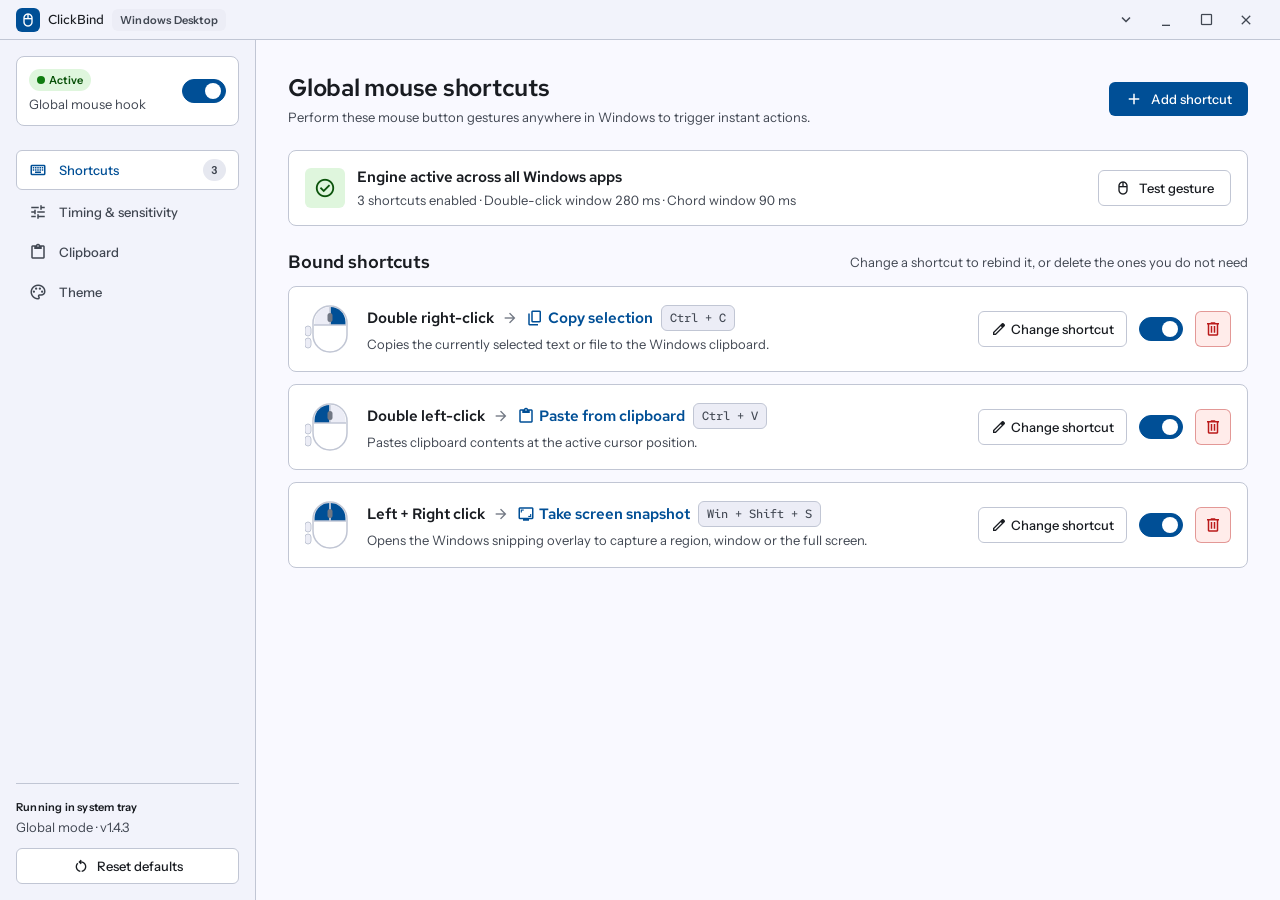
==== commit 312aca12: "Let users turn hot corners off and pick the active side Adds a left/right/both selector beside the e" ====
--- a/ui/index.html
+++ b/ui/index.html
@@ -218,7 +218,7 @@
         <div class="flex flex-col gap-gutter-md pt-gutter-lg border-t border-light-outline-variant">
           <div class="flex flex-col gap-gutter-xs">
             <span class="font-body text-label-sm text-light-on-surface">Running in system tray</span>
-            <span class="font-body text-body-md text-light-on-surface-variant">Global mode · v1.4.2</span>
+            <span class="font-body text-body-md text-light-on-surface-variant">Global mode · v1.4.3</span>
           </div>
           <button id="reset-btn" type="button" class="inline-flex items-center justify-center gap-gutter-sm px-gutter-md py-gutter-sm rounded-sm bg-light-surface-container-lowest text-light-on-surface border border-light-outline-variant hover:bg-light-surface-container-high transition-colors duration-state-change ease-state-change">
             <span class="material-symbols-outlined text-[16px]" aria-hidden="true">restart_alt</span>
@@ -314,15 +314,25 @@
               </button>
             </label>
 
-            <label class="flex items-center justify-between gap-gutter-xl p-gutter-lg rounded bg-light-surface-container-lowest border border-light-outline-variant cursor-pointer">
-              <div class="flex flex-col gap-gutter-xs">
-                <span class="font-body text-label-lg text-light-on-surface">Top corners open Task View</span>
-                <span id="corner-desc" class="font-body text-body-md text-light-on-surface-variant">Move the pointer into the top-left or top-right corner of your primary screen to show recent windows.</span>
+            <div class="p-gutter-lg rounded bg-light-surface-container-lowest border border-light-outline-variant flex flex-col gap-gutter-md">
+              <div class="flex items-center justify-between gap-gutter-xl">
+                <div class="flex flex-col gap-gutter-xs">
+                  <span class="font-body text-label-lg text-light-on-surface">Top corners open Task View</span>
+                  <span id="corner-desc" class="font-body text-body-md text-light-on-surface-variant">Move the pointer into the top-left or top-right corner of your primary screen to show recent windows.</span>
+                </div>
+                <button id="corner-switch" type="button" role="switch" aria-checked="true" aria-describedby="corner-desc" class="pref-switch relative inline-flex h-6 w-11 shrink-0 cursor-pointer items-center rounded-full border border-light-primary bg-light-primary p-0.5 transition-colors duration-state-change ease-state-change focus-visible:outline-none focus-visible:ring-2 focus-visible:ring-light-primary focus-visible:ring-offset-2">
+                  <span class="pointer-events-none inline-block h-4 w-4 translate-x-5 rounded-full bg-light-on-primary transition-transform duration-state-change ease-state-change"></span>
+                </button>
               </div>
-              <button id="corner-switch" type="button" role="switch" aria-checked="true" aria-describedby="corner-desc" class="pref-switch relative inline-flex h-6 w-11 shrink-0 cursor-pointer items-center rounded-full border border-light-primary bg-light-primary p-0.5 transition-colors duration-state-change ease-state-change focus-visible:outline-none focus-visible:ring-2 focus-visible:ring-light-primary focus-visible:ring-offset-2">
-                <span class="pointer-events-none inline-block h-4 w-4 translate-x-5 rounded-full bg-light-on-primary transition-transform duration-state-change ease-state-change"></span>
-              </button>
-            </label>
+              <div class="flex items-center justify-between gap-gutter-md border-t border-light-outline-variant pt-gutter-md">
+                <span class="font-body text-body-md text-light-on-surface-variant">Active corner</span>
+                <div class="flex items-center gap-gutter-xs" role="group" aria-label="Active hot corner">
+                  <button type="button" data-corner-side="left" aria-pressed="false" class="corner-side-btn px-gutter-md py-gutter-xs rounded-sm border border-light-outline-variant bg-light-surface-container-lowest font-body text-body-md text-light-on-surface-variant cursor-pointer transition-colors duration-state-change ease-state-change focus-visible:outline-none focus-visible:ring-2 focus-visible:ring-light-primary">Left</button>
+                  <button type="button" data-corner-side="right" aria-pressed="false" class="corner-side-btn px-gutter-md py-gutter-xs rounded-sm border border-light-outline-variant bg-light-surface-container-lowest font-body text-body-md text-light-on-surface-variant cursor-pointer transition-colors duration-state-change ease-state-change focus-visible:outline-none focus-visible:ring-2 focus-visible:ring-light-primary">Right</button>
+                  <button type="button" data-corner-side="both" aria-pressed="true" class="corner-side-btn px-gutter-md py-gutter-xs rounded-sm border border-light-outline-variant bg-light-surface-container-lowest font-body text-body-md text-light-on-surface-variant cursor-pointer transition-colors duration-state-change ease-state-change focus-visible:outline-none focus-visible:ring-2 focus-visible:ring-light-primary">Both</button>
+                </div>
+              </div>
+            </div>
           </div>
         </section>
 
@@ -494,6 +504,7 @@
         chordMs: 90,
         startWithWindows: true,
         hotCorner: true,
+        hotCornerSide: 'both',
         theme: 'light',
         maximized: false,
         bindings: [
@@ -741,6 +752,28 @@
         });
       }
 
+      function renderCorner() {
+        var side = state.hotCornerSide || 'both';
+        $('corner-desc').textContent = !state.hotCorner
+          ? 'Hot corners are off. Turn the switch on to open Task View from a screen corner.'
+          : (side === 'left'
+            ? 'Move the pointer into the top-left corner of your primary screen to show recent windows.'
+            : (side === 'right'
+              ? 'Move the pointer into the top-right corner of your primary screen to show recent windows.'
+              : 'Move the pointer into the top-left or top-right corner of your primary screen to show recent windows.'));
+
+        Array.prototype.forEach.call(document.querySelectorAll('[data-corner-side]'), function (btn) {
+          var on = btn.getAttribute('data-corner-side') === side;
+          btn.setAttribute('aria-pressed', String(on));
+          btn.disabled = !state.hotCorner;
+          btn.className = 'corner-side-btn px-gutter-md py-gutter-xs rounded-sm border font-body text-body-md transition-colors duration-state-change ease-state-change focus-visible:outline-none focus-visible:ring-2 focus-visible:ring-light-primary ' +
+            (!state.hotCorner ? 'cursor-not-allowed opacity-50 ' : 'cursor-pointer ') +
+            (on
+              ? 'bg-light-primary text-light-on-primary border-light-primary'
+              : 'bg-light-surface-container-lowest text-light-on-surface-variant border-light-outline-variant hover:bg-light-surface-container-low');
+        });
+      }
+
       function renderPrefs() {
         $('dblclick-slider').value = state.doubleMs;
         $('chord-slider').value = state.chordMs;
@@ -748,6 +781,7 @@
         $('chord-value').textContent = state.chordMs + ' ms';
         setSwitch($('startup-switch'), !!state.startWithWindows);
         setSwitch($('corner-switch'), !!state.hotCorner);
+        renderCorner();
       }
 
       function renderWindow() {
@@ -981,7 +1015,18 @@
       $('corner-switch').addEventListener('click', function () {
         state.hotCorner = !state.hotCorner;
         setSwitch($('corner-switch'), state.hotCorner);
+        renderCorner();
         post({ cmd: 'hotCorner', value: state.hotCorner });
+      });
+
+      Array.prototype.forEach.call(document.querySelectorAll('[data-corner-side]'), function (btn) {
+        btn.addEventListener('click', function () {
+          if (!state.hotCorner)
+            return;
+          state.hotCornerSide = btn.getAttribute('data-corner-side');
+          renderCorner();
+          post({ cmd: 'hotCornerSide', value: state.hotCornerSide });
+        });
       });
 
       Array.prototype.forEach.call(document.querySelectorAll('[data-theme-choice]'), function (btn) {
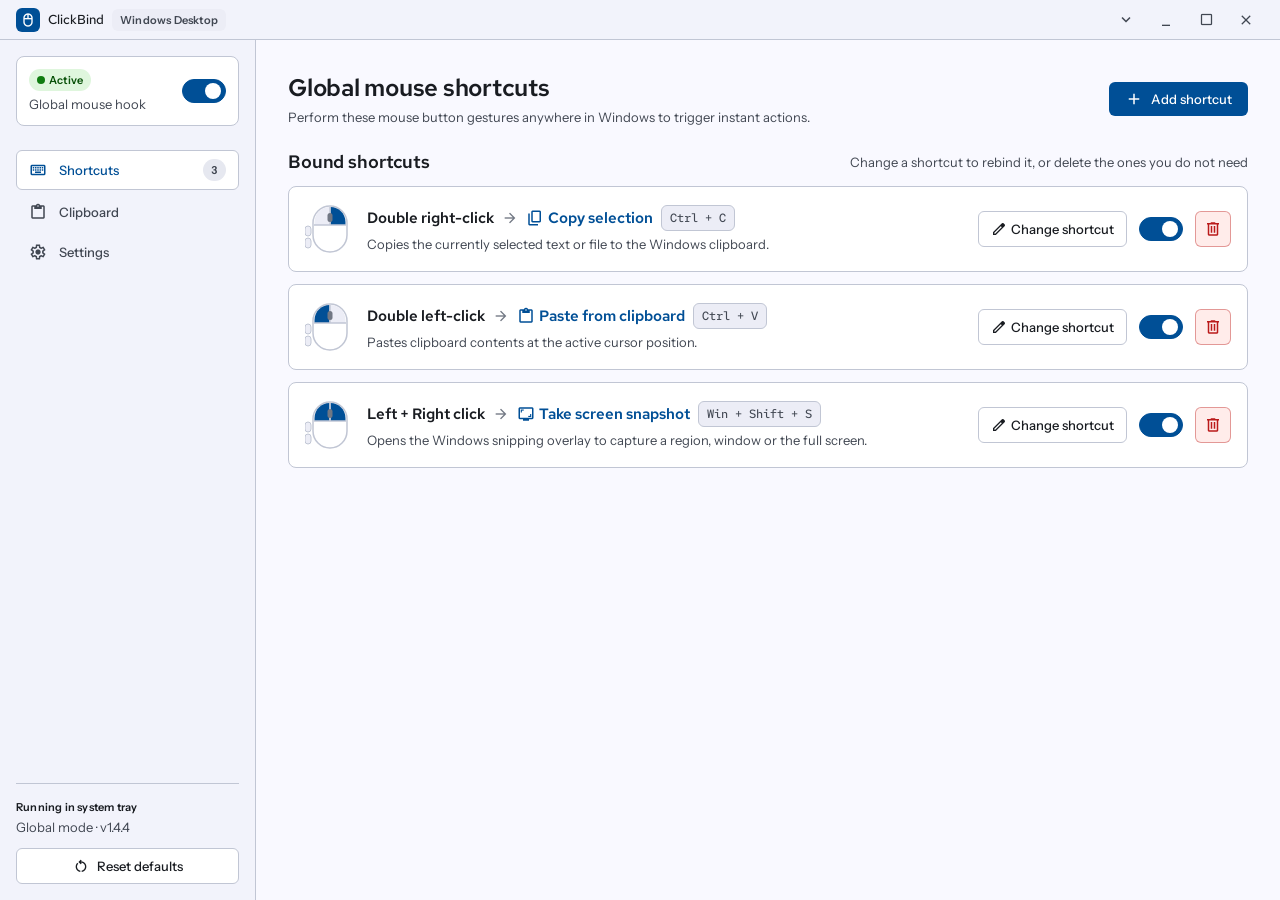
==== commit df09ab9f: "Rework the interface around a Settings page Clipboard gains image previews, collapsed long text and " ====
--- a/ui/index.html
+++ b/ui/index.html
@@ -99,19 +99,19 @@
     html.theme-dark .bg-light-surface { background-color: #131316 !important; }
     html.theme-dark .text-light-on-surface { color: #e6e1e5 !important; }
     html.theme-dark .text-light-on-surface-variant { color: #c9c5d0 !important; }
-    html.theme-dark .text-light-primary { color: #cfbcff !important; }
+    html.theme-dark .text-light-primary { color: #86cbff !important; }
     html.theme-dark .bg-light-surface-container-lowest { background-color: #1c1b1f !important; }
     html.theme-dark .bg-light-surface-container-low { background-color: #211f26 !important; }
     html.theme-dark .bg-light-surface-container { background-color: #2b2930 !important; }
     html.theme-dark .bg-light-surface-container-high { background-color: #36343b !important; }
     html.theme-dark .hover\:bg-light-surface-container-low:hover { background-color: #2b2930 !important; }
     html.theme-dark .hover\:bg-light-surface-container-high:hover { background-color: #36343b !important; }
-    html.theme-dark .bg-light-primary { background-color: #6750a4 !important; }
-    html.theme-dark .hover\:bg-light-primary-container:hover { background-color: #4f378b !important; }
-    html.theme-dark .bg-light-primary-container { background-color: #4f378b !important; }
+    html.theme-dark .bg-light-primary { background-color: #0f5c9e !important; }
+    html.theme-dark .hover\:bg-light-primary-container:hover { background-color: #0a4676 !important; }
+    html.theme-dark .bg-light-primary-container { background-color: #0a4676 !important; }
     html.theme-dark .text-light-on-primary { color: #ffffff !important; }
     html.theme-dark .bg-light-on-primary { background-color: #ffffff !important; }
-    html.theme-dark .border-light-primary { border-color: #cfbcff !important; }
+    html.theme-dark .border-light-primary { border-color: #86cbff !important; }
     html.theme-dark .border-light-outline-variant { border-color: #49454f !important; }
     html.theme-dark .border-light-outline { border-color: #79747e !important; }
     html.theme-dark .bg-light-outline { background-color: #79747e !important; }
@@ -128,7 +128,7 @@
     html.theme-dark .hover\:border-light-error:hover { border-color: #ffb4ab !important; }
     html.theme-dark .backdrop\:bg-light-scrim\/40::backdrop { background-color: rgba(0, 0, 0, 0.65) !important; }
     html.theme-dark .text-light-on-background { color: #e6e1e5 !important; }
-    html.theme-dark input[type="range"] { accent-color: #cfbcff; }
+    html.theme-dark input[type="range"] { accent-color: #86cbff; }
     html.theme-dark ::-webkit-scrollbar-thumb { background: #49454f; border-color: #131316; }
     html.theme-dark ::-webkit-scrollbar-thumb:hover { background: #79747e; }
     html.theme-dark #corner-desc,
@@ -198,27 +198,23 @@
               </span>
             </button>
 
-            <button type="button" data-nav-tab="timing" class="nav-tab flex items-center gap-gutter-md px-gutter-md py-gutter-sm rounded-sm border border-transparent text-light-on-surface-variant hover:bg-light-surface-container-high hover:text-light-on-surface transition-colors duration-state-change ease-state-change">
-              <span class="material-symbols-outlined text-[18px]" aria-hidden="true">tune</span>
-              <span class="font-body text-label-lg">Timing &amp; sensitivity</span>
-            </button>
-
             <button type="button" data-nav-tab="clipboard" class="nav-tab flex items-center gap-gutter-md px-gutter-md py-gutter-sm rounded-sm border border-transparent text-light-on-surface-variant hover:bg-light-surface-container-high hover:text-light-on-surface transition-colors duration-state-change ease-state-change">
               <span class="material-symbols-outlined text-[18px]" aria-hidden="true">content_paste</span>
               <span class="font-body text-label-lg">Clipboard</span>
             </button>
 
-            <button type="button" data-nav-tab="theme" class="nav-tab flex items-center gap-gutter-md px-gutter-md py-gutter-sm rounded-sm border border-transparent text-light-on-surface-variant hover:bg-light-surface-container-high hover:text-light-on-surface transition-colors duration-state-change ease-state-change">
-              <span class="material-symbols-outlined text-[18px]" aria-hidden="true">palette</span>
-              <span class="font-body text-label-lg">Theme</span>
+            <button type="button" data-nav-tab="settings" class="nav-tab flex items-center gap-gutter-md px-gutter-md py-gutter-sm rounded-sm border border-transparent text-light-on-surface-variant hover:bg-light-surface-container-high hover:text-light-on-surface transition-colors duration-state-change ease-state-change">
+              <span class="material-symbols-outlined text-[18px]" aria-hidden="true">settings</span>
+              <span class="font-body text-label-lg">Settings</span>
             </button>
+
           </nav>
         </div>
 
         <div class="flex flex-col gap-gutter-md pt-gutter-lg border-t border-light-outline-variant">
           <div class="flex flex-col gap-gutter-xs">
             <span class="font-body text-label-sm text-light-on-surface">Running in system tray</span>
-            <span class="font-body text-body-md text-light-on-surface-variant">Global mode · v1.4.3</span>
+            <span class="font-body text-body-md text-light-on-surface-variant">Global mode · v1.4.4</span>
           </div>
           <button id="reset-btn" type="button" class="inline-flex items-center justify-center gap-gutter-sm px-gutter-md py-gutter-sm rounded-sm bg-light-surface-container-lowest text-light-on-surface border border-light-outline-variant hover:bg-light-surface-container-high transition-colors duration-state-change ease-state-change">
             <span class="material-symbols-outlined text-[16px]" aria-hidden="true">restart_alt</span>
@@ -245,25 +241,6 @@
             </button>
           </div>
 
-          <article id="engine-banner" class="p-gutter-lg rounded bg-light-surface-container-lowest border border-light-outline-variant flex flex-col sm:flex-row sm:items-center justify-between gap-gutter-lg">
-            <div class="flex items-center gap-gutter-md">
-              <div id="banner-icon-wrap" class="w-10 h-10 rounded-sm bg-light-success-container text-light-on-success-container flex items-center justify-center shrink-0">
-                <span id="banner-icon" class="material-symbols-outlined text-[22px]" aria-hidden="true">check_circle</span>
-              </div>
-              <div class="flex flex-col gap-gutter-xs">
-                <h2 id="banner-title" class="font-headline text-title-md text-light-on-surface">Engine active across all Windows apps</h2>
-                <p id="banner-subtitle" class="font-body text-body-md text-light-on-surface-variant tabular-nums">3 shortcuts enabled · Double-click window 280 ms · Chord window 90 ms</p>
-              </div>
-            </div>
-
-            <div class="flex items-center gap-gutter-sm shrink-0">
-              <button id="test-btn" type="button" class="inline-flex items-center justify-center gap-gutter-sm px-gutter-lg py-gutter-sm rounded-sm bg-light-surface-container-lowest text-light-on-surface border border-light-outline-variant hover:bg-light-surface-container-low focus-visible:outline-none focus-visible:ring-2 focus-visible:ring-light-primary focus-visible:ring-offset-2 transition-colors duration-state-change ease-state-change">
-                <span class="material-symbols-outlined text-[16px]" aria-hidden="true">mouse</span>
-                <span class="font-body text-label-lg">Test gesture</span>
-              </button>
-            </div>
-          </article>
-
           <div class="flex flex-col gap-gutter-md">
             <div class="flex items-center justify-between">
               <h2 class="font-headline text-headline-md text-light-on-surface">Bound shortcuts</h2>
@@ -273,11 +250,11 @@
           </div>
         </section>
 
-        <section id="panel-timing" class="hidden flex-col gap-gutter-xl">
+        <section id="panel-settings" class="hidden flex-col gap-gutter-xl">
           <div class="flex flex-col gap-gutter-xs">
-            <h1 class="font-headline text-headline-lg text-light-on-surface">Timing &amp; sensitivity</h1>
+            <h1 class="font-headline text-headline-lg text-light-on-surface">Settings</h1>
             <p class="font-body text-body-md text-light-on-surface-variant">
-              Fine-tune how quickly ClickBind recognizes double-clicks and dual-button chords.
+              Fine-tune how quickly ClickBind recognizes gestures, then choose how the app looks and starts.
             </p>
           </div>
 
@@ -333,6 +310,19 @@
                 </div>
               </div>
             </div>
+            <div class="p-gutter-lg rounded bg-light-surface-container-lowest border border-light-outline-variant flex flex-col gap-gutter-md">
+              <div class="flex items-center justify-between gap-gutter-xl">
+                <div class="flex flex-col gap-gutter-xs">
+                  <span class="font-body text-label-lg text-light-on-surface">Theme</span>
+                  <span class="font-body text-body-md text-light-on-surface-variant">Choose how ClickBind looks. The choice is saved and applied immediately.</span>
+                </div>
+                <select id="theme-select" aria-label="Theme" class="shrink-0 rounded-sm border border-light-outline-variant bg-light-surface-container-lowest text-light-on-surface font-body text-body-md px-gutter-md py-gutter-sm cursor-pointer focus:border-light-primary focus:ring-light-primary focus-visible:outline-none focus-visible:ring-2">
+                  <option value="light">Light</option>
+                  <option value="dark">Dark</option>
+                  <option value="system">Use system setting</option>
+                </select>
+              </div>
+            </div>
           </div>
         </section>
 
@@ -340,55 +330,11 @@
           <div class="flex flex-col gap-gutter-xs">
             <h1 class="font-headline text-headline-lg text-light-on-surface">Clipboard</h1>
             <p class="font-body text-body-md text-light-on-surface-variant">
-              Everything ClickBind copied with your mouse shortcuts in this session.
+              Everything ClickBind copied or captured with your mouse shortcuts in this session, including snapshots.
             </p>
           </div>
 
           <div id="clipboard-list" class="rounded bg-light-surface-container-lowest border border-light-outline-variant divide-y divide-light-outline-variant overflow-hidden"></div>
-        </section>
-
-        <section id="panel-theme" class="hidden flex-col gap-gutter-xl">
-          <div class="flex flex-col gap-gutter-xs">
-            <h1 class="font-headline text-headline-lg text-light-on-surface">Theme</h1>
-            <p class="font-body text-body-md text-light-on-surface-variant">
-              Choose how ClickBind looks. The choice is saved and applied immediately.
-            </p>
-          </div>
-
-          <div class="grid grid-cols-1 gap-gutter-md">
-            <button type="button" data-theme-choice="light" aria-pressed="true" class="theme-choice w-full text-left p-gutter-lg rounded border flex items-center justify-between gap-gutter-md bg-light-surface-container-low border-light-primary transition-colors duration-state-change ease-state-change focus-visible:outline-none focus-visible:ring-2 focus-visible:ring-light-primary">
-              <span class="flex items-center gap-gutter-md min-w-0">
-                <span class="material-symbols-outlined text-[22px] text-light-primary" aria-hidden="true">light_mode</span>
-                <span class="flex flex-col gap-gutter-xs min-w-0">
-                  <span class="font-headline text-title-md text-light-on-surface">Light</span>
-                  <span class="font-body text-body-md text-light-on-surface-variant">Bright surfaces with blue accents.</span>
-                </span>
-              </span>
-              <span data-theme-check class="material-symbols-outlined text-[20px] text-light-primary" aria-hidden="true">check_circle</span>
-            </button>
-
-            <button type="button" data-theme-choice="dark" aria-pressed="false" class="theme-choice w-full text-left p-gutter-lg rounded border flex items-center justify-between gap-gutter-md bg-light-surface-container-lowest border-light-outline-variant hover:bg-light-surface-container-low transition-colors duration-state-change ease-state-change focus-visible:outline-none focus-visible:ring-2 focus-visible:ring-light-primary">
-              <span class="flex items-center gap-gutter-md min-w-0">
-                <span class="material-symbols-outlined text-[22px] text-light-primary" aria-hidden="true">dark_mode</span>
-                <span class="flex flex-col gap-gutter-xs min-w-0">
-                  <span class="font-headline text-title-md text-light-on-surface">Dark</span>
-                  <span class="font-body text-body-md text-light-on-surface-variant">Low-light surfaces with soft violet accents.</span>
-                </span>
-              </span>
-              <span data-theme-check class="material-symbols-outlined text-[20px] text-light-primary invisible" aria-hidden="true">check_circle</span>
-            </button>
-
-            <button type="button" data-theme-choice="system" aria-pressed="false" class="theme-choice w-full text-left p-gutter-lg rounded border flex items-center justify-between gap-gutter-md bg-light-surface-container-lowest border-light-outline-variant hover:bg-light-surface-container-low transition-colors duration-state-change ease-state-change focus-visible:outline-none focus-visible:ring-2 focus-visible:ring-light-primary">
-              <span class="flex items-center gap-gutter-md min-w-0">
-                <span class="material-symbols-outlined text-[22px] text-light-primary" aria-hidden="true">contrast</span>
-                <span class="flex flex-col gap-gutter-xs min-w-0">
-                  <span class="font-headline text-title-md text-light-on-surface">Use system setting</span>
-                  <span class="font-body text-body-md text-light-on-surface-variant">Follows the Windows app theme automatically.</span>
-                </span>
-              </span>
-              <span data-theme-check class="material-symbols-outlined text-[20px] text-light-primary invisible" aria-hidden="true">check_circle</span>
-            </button>
-          </div>
         </section>
 
       </main>
@@ -572,20 +518,6 @@
         $('status-dot').className = 'w-2 h-2 rounded-full ' + (on ? 'bg-light-success' : 'bg-light-outline');
         $('status-text').textContent = on ? 'Active' : 'Paused';
         $('hook-caption').textContent = on ? 'Global mouse hook' : 'Gestures paused';
-
-        var enabled = state.bindings.filter(function (b) { return b.enabled; }).length;
-        if (on) {
-          $('banner-title').textContent = 'Engine active across all Windows apps';
-          $('banner-subtitle').textContent = enabled + ' shortcut' + (enabled === 1 ? '' : 's') + ' enabled · Double-click window ' +
-            state.doubleMs + ' ms · Chord window ' + state.chordMs + ' ms';
-          $('banner-icon-wrap').className = 'w-10 h-10 rounded-sm bg-light-success-container text-light-on-success-container flex items-center justify-center shrink-0';
-          $('banner-icon').textContent = 'check_circle';
-        } else {
-          $('banner-title').textContent = 'Engine paused';
-          $('banner-subtitle').textContent = 'Mouse shortcuts are temporarily disabled until you resume ClickBind.';
-          $('banner-icon-wrap').className = 'w-10 h-10 rounded-sm bg-light-surface-container-high text-light-on-surface-variant flex items-center justify-center shrink-0';
-          $('banner-icon').textContent = 'pause_circle';
-        }
       }
 
       function renderList() {
@@ -683,34 +615,88 @@
         return new Date(at).toLocaleDateString();
       }
 
+      var clipboardExpanded = {};
+      var CLIPBOARD_LIMIT = 15;
+      var TEXT_PREVIEW_CHARS = 220;
+
       function renderClipboard() {
         var list = $('clipboard-list');
         list.innerHTML = '';
-        var items = state.clipboard || [];
+        var items = (state.clipboard || []).slice(0, CLIPBOARD_LIMIT);
 
         if (!items.length) {
           list.innerHTML = '<div class="p-gutter-xl flex flex-col items-center justify-center gap-gutter-xs text-center">' +
             '<span class="material-symbols-outlined text-[26px] text-light-outline">content_paste</span>' +
             '<span class="font-headline text-title-md text-light-on-surface">Nothing copied yet</span>' +
-            '<span class="font-body text-body-md text-light-on-surface-variant">Use a Copy or Cut shortcut and the copied content will appear here.</span></div>';
+            '<span class="font-body text-body-md text-light-on-surface-variant">Use a Copy, Cut or Snapshot shortcut and the copied text or screenshot will appear here.</span></div>';
           return;
         }
 
-        items.forEach(function (entry) {
+        items.forEach(function (entry, index) {
           var row = document.createElement('div');
           row.className = 'p-gutter-lg flex items-start justify-between gap-gutter-md';
-          var preview = entry.image ? 'Image copied' : (entry.text || '(empty text)');
-          row.innerHTML =
-            '<div class="flex items-start gap-gutter-md min-w-0">' +
-              '<span class="material-symbols-outlined text-[20px] text-light-primary shrink-0" aria-hidden="true">' + (entry.image ? 'image' : 'content_paste') + '</span>' +
-              '<div class="flex flex-col gap-gutter-xs min-w-0">' +
-                '<span class="font-body text-label-lg text-light-on-surface break-words">' + escapeHtml(preview) + '</span>' +
-                '<span class="font-body text-body-md text-light-on-surface-variant">' + (entry.image ? 'Image' : 'Text') + ' copied</span>' +
-              '</div>' +
-            '</div>' +
-            '<span class="font-mono text-mono-md text-light-on-surface-variant tabular-nums shrink-0">' + timeAgo(entry.at) + '</span>';
+
+          var body = document.createElement('div');
+          body.className = 'flex items-start gap-gutter-md min-w-0 flex-1';
+          body.innerHTML =
+            '<span class="material-symbols-outlined text-[20px] text-light-primary shrink-0" aria-hidden="true">' + (entry.thumb ? 'image' : 'content_paste') + '</span>' +
+            (entry.thumb ? imagePreviewHtml(entry) : textPreviewHtml(entry, index));
+
+          var actions = document.createElement('div');
+          actions.className = 'flex items-center gap-gutter-sm shrink-0';
+          actions.innerHTML =
+            '<span class="font-mono text-mono-md text-light-on-surface-variant tabular-nums">' + timeAgo(entry.at) + '</span>' +
+            '<button type="button" data-copy-index="' + index + '" title="Copy again" aria-label="Copy again" class="flex h-9 w-9 items-center justify-center rounded-sm border border-light-outline-variant bg-light-surface-container-lowest text-light-on-surface-variant cursor-pointer hover:bg-light-surface-container-high hover:text-light-primary transition-colors duration-state-change ease-state-change focus-visible:outline-none focus-visible:ring-2 focus-visible:ring-light-primary">' +
+              '<span class="material-symbols-outlined text-[18px]" aria-hidden="true">content_copy</span>' +
+            '</button>';
+
+          row.appendChild(body);
+          row.appendChild(actions);
           list.appendChild(row);
         });
+
+        Array.prototype.forEach.call(list.querySelectorAll('[data-expand-index]'), function (btn) {
+          btn.addEventListener('click', function () {
+            var i = btn.getAttribute('data-expand-index');
+            clipboardExpanded[i] = !clipboardExpanded[i];
+            renderClipboard();
+          });
+        });
+
+        Array.prototype.forEach.call(list.querySelectorAll('[data-copy-index]'), function (btn) {
+          btn.addEventListener('click', function () {
+            var i = Number(btn.getAttribute('data-copy-index'));
+            var item = items[i];
+            if (!item) return;
+            post({ cmd: 'copyEntry', index: i });
+            toast('Copied to clipboard', item.thumb
+              ? 'The image is back on the Windows clipboard.'
+              : 'The text is back on the Windows clipboard.');
+          });
+        });
+      }
+
+      function imagePreviewHtml(entry) {
+        return '<div class="flex flex-col gap-gutter-xs min-w-0 flex-1">' +
+          '<img src="' + entry.thumb + '" alt="Copied image preview" class="rounded border border-light-outline-variant bg-light-surface-container-low" style="max-width:100%;max-height:180px;width:auto;height:auto;object-fit:contain">' +
+          '<span class="font-body text-body-md text-light-on-surface-variant">Image copied</span>' +
+        '</div>';
+      }
+
+      function textPreviewHtml(entry, index) {
+        var text = entry.text || '(empty text)';
+        var long = text.length > TEXT_PREVIEW_CHARS;
+        var expanded = !!clipboardExpanded[index];
+        var shown = long && !expanded ? text.slice(0, TEXT_PREVIEW_CHARS).replace(/\s+$/, '') + '\u2026' : text;
+
+        var html = '<div class="flex flex-col gap-gutter-xs min-w-0 flex-1">' +
+          '<span class="font-body text-label-lg text-light-on-surface break-words" style="white-space:pre-wrap">' + escapeHtml(shown) + '</span>';
+        if (long) {
+          html += '<button type="button" data-expand-index="' + index + '" class="self-start font-body text-label-md text-light-primary cursor-pointer bg-transparent border-0 p-0 hover:underline focus-visible:outline-none focus-visible:ring-2 focus-visible:ring-light-primary">' +
+            (expanded ? 'Show less' : 'Show more') + '</button>';
+        }
+        html += '<span class="font-body text-body-md text-light-on-surface-variant">Text copied</span></div>';
+        return html;
       }
 
       function setSwitch(btn, on) {
@@ -739,17 +725,9 @@
 
       function renderTheme() {
         var choice = state.theme || 'light';
-        Array.prototype.forEach.call(document.querySelectorAll('[data-theme-choice]'), function (btn) {
-          var on = btn.getAttribute('data-theme-choice') === choice;
-          btn.setAttribute('aria-pressed', String(on));
-          btn.className = 'theme-choice w-full text-left p-gutter-lg rounded border flex items-center justify-between gap-gutter-md transition-colors duration-state-change ease-state-change focus-visible:outline-none focus-visible:ring-2 focus-visible:ring-light-primary ' +
-            (on
-              ? 'bg-light-surface-container-low border-light-primary'
-              : 'bg-light-surface-container-lowest border-light-outline-variant hover:bg-light-surface-container-low');
-          var check = btn.querySelector('[data-theme-check]');
-          if (check)
-            check.className = 'material-symbols-outlined text-[20px] text-light-primary' + (on ? '' : ' invisible');
-        });
+        var select = $('theme-select');
+        if (select && select.value !== choice)
+          select.value = choice;
       }
 
       function renderCorner() {
@@ -853,12 +831,6 @@
           return;
         }
         openModal(next, 'copy');
-      });
-
-      $('test-btn').addEventListener('click', function () {
-        var b = state.bindings[0];
-        if (!b) { toast('No shortcuts yet', 'Add a shortcut first, then test it here.'); return; }
-        openModal(b.trigger, b.action);
       });
 
       $('modal-close').addEventListener('click', function () { modal.close(); });
@@ -1029,13 +1001,11 @@
         });
       });
 
-      Array.prototype.forEach.call(document.querySelectorAll('[data-theme-choice]'), function (btn) {
-        btn.addEventListener('click', function () {
-          state.theme = btn.getAttribute('data-theme-choice');
-          applyTheme();
-          renderTheme();
-          post({ cmd: 'theme', value: state.theme });
-        });
+      $('theme-select').addEventListener('change', function (e) {
+        state.theme = e.target.value;
+        applyTheme();
+        renderTheme();
+        post({ cmd: 'theme', value: state.theme });
       });
 
       try {
@@ -1056,7 +1026,7 @@
               ? 'nav-tab flex items-center justify-between gap-gutter-md px-gutter-md py-gutter-sm rounded-sm bg-light-surface-container-lowest border border-light-outline-variant text-light-primary transition-colors duration-state-change ease-state-change'
               : 'nav-tab flex items-center gap-gutter-md px-gutter-md py-gutter-sm rounded-sm border border-transparent text-light-on-surface-variant hover:bg-light-surface-container-high hover:text-light-on-surface transition-colors duration-state-change ease-state-change';
           });
-          ['shortcuts', 'timing', 'clipboard', 'theme'].forEach(function (name) {
+          ['shortcuts', 'settings', 'clipboard'].forEach(function (name) {
             var panel = $('panel-' + name);
             if (name === target) {
               panel.classList.remove('hidden');
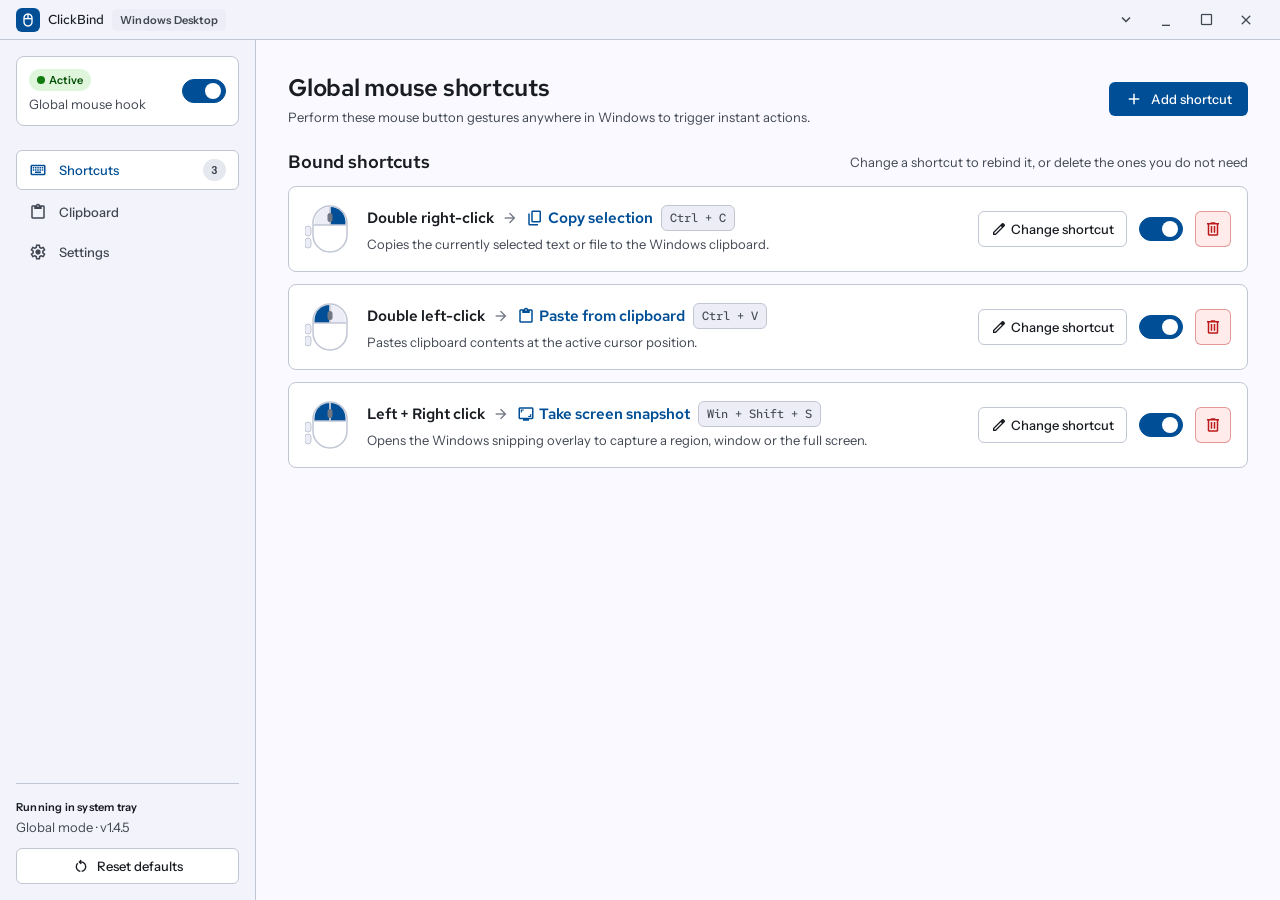
==== commit 7ccb765f: "Make the setup fail loudly instead of silently. The IExpress package hid its console, so a missing W" ====
--- a/ui/index.html
+++ b/ui/index.html
@@ -214,7 +214,7 @@
         <div class="flex flex-col gap-gutter-md pt-gutter-lg border-t border-light-outline-variant">
           <div class="flex flex-col gap-gutter-xs">
             <span class="font-body text-label-sm text-light-on-surface">Running in system tray</span>
-            <span class="font-body text-body-md text-light-on-surface-variant">Global mode · v1.4.4</span>
+            <span class="font-body text-body-md text-light-on-surface-variant">Global mode · v1.4.5</span>
           </div>
           <button id="reset-btn" type="button" class="inline-flex items-center justify-center gap-gutter-sm px-gutter-md py-gutter-sm rounded-sm bg-light-surface-container-lowest text-light-on-surface border border-light-outline-variant hover:bg-light-surface-container-high transition-colors duration-state-change ease-state-change">
             <span class="material-symbols-outlined text-[16px]" aria-hidden="true">restart_alt</span>
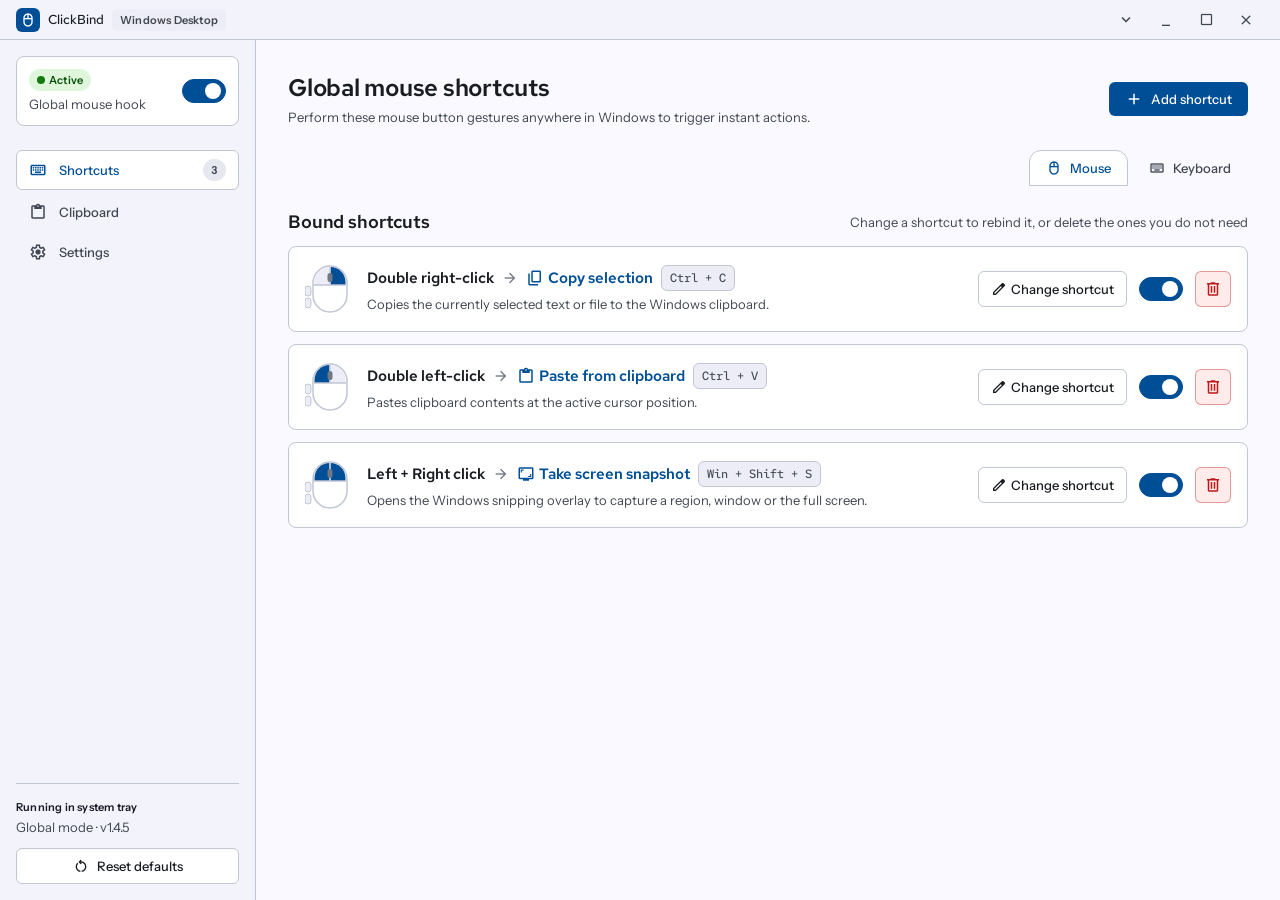
==== commit 0614075d: "Add app-picker keyboard shortcuts and global clipboard capture - App picker lists normal user apps w" ====
--- a/ui/index.html
+++ b/ui/index.html
@@ -135,7 +135,7 @@
     html.theme-dark #startup-desc { color: #c9c5d0 !important; }
   </style>
 </head>
-<body class="bg-light-surface text-light-on-surface font-body antialiased overflow-hidden no-select">
+<body class="bg-light-surface text-light-on-surface font-body antialiased overflow-hidden">
 
   <div class="h-screen flex flex-col bg-light-surface">
 
@@ -229,8 +229,8 @@
         <section id="panel-shortcuts" class="flex flex-col gap-gutter-xl">
           <div class="flex flex-col sm:flex-row sm:items-center justify-between gap-gutter-lg">
             <div class="flex flex-col gap-gutter-xs">
-              <h1 class="font-headline text-headline-lg text-light-on-surface text-balance">Global mouse shortcuts</h1>
-              <p class="font-body text-body-md text-light-on-surface-variant text-pretty">
+              <h1 id="shortcuts-title" class="font-headline text-headline-lg text-light-on-surface text-balance">Global mouse shortcuts</h1>
+              <p id="shortcuts-subtitle" class="font-body text-body-md text-light-on-surface-variant text-pretty">
                 Perform these mouse button gestures anywhere in Windows to trigger instant actions.
               </p>
             </div>
@@ -241,12 +241,36 @@
             </button>
           </div>
 
-          <div class="flex flex-col gap-gutter-md">
+          <!-- Browser-style tab strip: mouse gestures or keyboard shortcuts -->
+          <div class="flex justify-end">
+            <div role="tablist" aria-label="Shortcut type" class="flex items-end gap-1">
+              <button type="button" role="tab" data-shortcut-tab="mouse" aria-selected="true" class="shortcut-tab flex items-center gap-gutter-sm px-gutter-lg py-gutter-sm rounded-t-md border border-light-outline-variant bg-light-surface-container-lowest font-body text-label-lg text-light-primary transition-colors duration-state-change ease-state-change">
+                <span class="material-symbols-outlined text-[16px]" aria-hidden="true">mouse</span>
+                <span>Mouse</span>
+              </button>
+              <button type="button" role="tab" data-shortcut-tab="keyboard" aria-selected="false" class="shortcut-tab flex items-center gap-gutter-sm px-gutter-lg py-gutter-sm rounded-t-md border border-transparent font-body text-label-lg text-light-on-surface-variant hover:bg-light-surface-container-high transition-colors duration-state-change ease-state-change">
+                <span class="material-symbols-outlined text-[16px]" aria-hidden="true">keyboard</span>
+                <span>Keyboard</span>
+              </button>
+            </div>
+          </div>
+
+          <div id="pane-mouse" class="flex flex-col gap-gutter-md">
             <div class="flex items-center justify-between">
               <h2 class="font-headline text-headline-md text-light-on-surface">Bound shortcuts</h2>
               <span class="font-body text-body-md text-light-on-surface-variant">Change a shortcut to rebind it, or delete the ones you do not need</span>
             </div>
             <div id="shortcuts-list" class="grid grid-cols-1 gap-gutter-md"></div>
+          </div>
+
+          <div id="pane-keyboard" class="hidden flex-col gap-gutter-md">
+            <div class="flex flex-col gap-gutter-xs">
+              <h2 class="font-headline text-headline-md text-light-on-surface">Keyboard shortcuts</h2>
+              <p class="font-body text-body-md text-light-on-surface-variant">
+                Every shortcut uses Alt + Shift with a letter, a combination Windows, browsers and most apps leave free. Assign the app, file or command you want each one to open.
+              </p>
+            </div>
+            <div id="key-shortcuts-list" class="grid grid-cols-1 gap-gutter-md"></div>
           </div>
         </section>
 
@@ -458,6 +482,14 @@
           { trigger: 'double-left', action: 'paste', enabled: true },
           { trigger: 'both-buttons', action: 'snapshot', enabled: true }
         ],
+        keyShortcuts: [
+          { id: 'slot-1', label: 'Shortcut 1', keys: ['Alt', 'Shift', 'N'], target: '', available: true },
+          { id: 'slot-2', label: 'Shortcut 2', keys: ['Alt', 'Shift', 'C'], target: '', available: true },
+          { id: 'slot-3', label: 'Shortcut 3', keys: ['Alt', 'Shift', 'E'], target: '', available: true },
+          { id: 'slot-4', label: 'Shortcut 4', keys: ['Alt', 'Shift', 'B'], target: '', available: true },
+          { id: 'slot-5', label: 'Shortcut 5', keys: ['Alt', 'Shift', 'T'], target: '', available: true },
+          { id: 'slot-6', label: 'Shortcut 6', keys: ['Alt', 'Shift', 'S'], target: '', available: true }
+        ],
         clipboard: []
       };
 
@@ -616,19 +648,18 @@
       }
 
       var clipboardExpanded = {};
-      var CLIPBOARD_LIMIT = 15;
       var TEXT_PREVIEW_CHARS = 220;
 
       function renderClipboard() {
         var list = $('clipboard-list');
         list.innerHTML = '';
-        var items = (state.clipboard || []).slice(0, CLIPBOARD_LIMIT);
+        var items = state.clipboard || [];
 
         if (!items.length) {
           list.innerHTML = '<div class="p-gutter-xl flex flex-col items-center justify-center gap-gutter-xs text-center">' +
             '<span class="material-symbols-outlined text-[26px] text-light-outline">content_paste</span>' +
             '<span class="font-headline text-title-md text-light-on-surface">Nothing copied yet</span>' +
-            '<span class="font-body text-body-md text-light-on-surface-variant">Use a Copy, Cut or Snapshot shortcut and the copied text or screenshot will appear here.</span></div>';
+            '<span class="font-body text-body-md text-light-on-surface-variant">Anything you copy in Windows appears here, until you delete it or restart the PC.</span></div>';
           return;
         }
 
@@ -648,6 +679,9 @@
             '<span class="font-mono text-mono-md text-light-on-surface-variant tabular-nums">' + timeAgo(entry.at) + '</span>' +
             '<button type="button" data-copy-index="' + index + '" title="Copy again" aria-label="Copy again" class="flex h-9 w-9 items-center justify-center rounded-sm border border-light-outline-variant bg-light-surface-container-lowest text-light-on-surface-variant cursor-pointer hover:bg-light-surface-container-high hover:text-light-primary transition-colors duration-state-change ease-state-change focus-visible:outline-none focus-visible:ring-2 focus-visible:ring-light-primary">' +
               '<span class="material-symbols-outlined text-[18px]" aria-hidden="true">content_copy</span>' +
+            '</button>' +
+            '<button type="button" data-delete-index="' + index + '" title="Delete from clipboard" aria-label="Delete from clipboard" class="flex h-9 w-9 items-center justify-center rounded-sm border border-light-error/40 bg-light-error-container/50 text-light-error cursor-pointer hover:bg-light-error hover:border-light-error hover:text-light-on-error transition-colors duration-state-change ease-state-change focus-visible:outline-none focus-visible:ring-2 focus-visible:ring-light-error">' +
+              '<span class="material-symbols-outlined text-[18px]" aria-hidden="true">delete</span>' +
             '</button>';
 
           row.appendChild(body);
@@ -669,9 +703,14 @@
             var item = items[i];
             if (!item) return;
             post({ cmd: 'copyEntry', index: i });
-            toast('Copied to clipboard', item.thumb
-              ? 'The image is back on the Windows clipboard.'
-              : 'The text is back on the Windows clipboard.');
+            toast('Copied', 'On the Windows clipboard.');
+          });
+        });
+
+        Array.prototype.forEach.call(list.querySelectorAll('[data-delete-index]'), function (btn) {
+          btn.addEventListener('click', function () {
+            var i = Number(btn.getAttribute('data-delete-index'));
+            post({ cmd: 'deleteEntry', index: i });
           });
         });
       }
@@ -767,9 +806,116 @@
         $('win-max').setAttribute('aria-label', state.maximized ? 'Restore window' : 'Maximize window');
       }
 
+      var shortcutsTab = 'mouse';
+
+      function keyCapsHtml(keys) {
+        var html = '';
+        (keys || []).forEach(function (key, i) {
+          if (i > 0)
+            html += '<span class="font-body text-[11px] text-light-on-surface-variant">+</span>';
+          html += '<kbd class="font-mono text-mono-md px-gutter-sm py-gutter-xs rounded-sm border border-light-outline-variant bg-light-surface-container text-light-on-surface">' + escapeHtml(key) + '</kbd>';
+        });
+        return '<div class="flex items-center gap-1 shrink-0">' + html + '</div>';
+      }
+
+      function renderKeyShortcuts() {
+        var list = $('key-shortcuts-list');
+        if (!list) return;
+        list.innerHTML = '';
+
+        // Assigned shortcuts stay on top; the free slots follow underneath.
+        (state.keyShortcuts || []).slice().sort(function (a, b) {
+          return (a.target ? 0 : 1) - (b.target ? 0 : 1);
+        }).forEach(function (item) {
+          var assigned = !!(item.target && item.target.length);
+          var blocked = assigned && item.available === false;
+          var appName = item.targetName || item.target || '';
+          var status = blocked
+            ? 'This combination is used by another app. Close that app to use it here.'
+            : (assigned ? 'Press these keys anywhere in Windows to open ' + appName + '.' : 'Choose an app to switch this shortcut on.');
+
+          var card = document.createElement('article');
+          card.className = 'p-gutter-lg rounded bg-light-surface-container-lowest border border-light-outline-variant flex flex-col md:flex-row md:items-center justify-between gap-gutter-lg';
+          card.innerHTML =
+            '<div class="flex items-center gap-gutter-lg min-w-0">' +
+              '<span class="shrink-0 flex h-9 w-9 items-center justify-center rounded-sm border border-light-outline-variant bg-light-surface-container overflow-hidden" aria-hidden="true">' +
+                (item.icon
+                  ? '<img src="' + escapeHtml(item.icon) + '" alt="" class="h-6 w-6 object-contain">'
+                  : '<span class="material-symbols-outlined text-[18px] text-light-outline">apps</span>') +
+              '</span>' +
+              keyCapsHtml(item.keys) +
+              '<div class="flex flex-col gap-gutter-xs min-w-0">' +
+                '<span class="font-headline text-title-md text-light-on-surface">' + escapeHtml(item.label || 'Shortcut') + '</span>' +
+                '<span class="font-body text-body-md ' + (blocked ? 'text-light-error' : 'text-light-on-surface-variant') + '">' + escapeHtml(status) + '</span>' +
+              '</div>' +
+            '</div>' +
+            '<div class="flex items-center gap-gutter-sm shrink-0">' +
+              '<button type="button" data-key-browse="' + item.id + '" aria-label="' + escapeHtml(assigned ? 'Change the app for this shortcut' : 'Choose an app for this shortcut') + '" title="' + escapeHtml(assigned ? item.target : 'Choose an app from the list of installed apps') + '" class="inline-flex items-center gap-gutter-sm max-w-[280px] px-gutter-md py-gutter-sm rounded-sm border border-light-outline-variant bg-light-surface-container-lowest text-light-on-surface hover:bg-light-surface-container-low focus-visible:outline-none focus-visible:ring-2 focus-visible:ring-light-primary transition-colors duration-state-change ease-state-change">' +
+                '<span class="material-symbols-outlined text-[18px] text-light-on-surface-variant" aria-hidden="true">apps</span>' +
+                '<span class="font-body text-label-lg truncate ' + (assigned ? '' : 'text-light-on-surface-variant') + '">' + escapeHtml(assigned ? appName : 'Choose app') + '</span>' +
+                '<span class="material-symbols-outlined text-[18px] text-light-on-surface-variant" aria-hidden="true">expand_more</span>' +
+              '</button>' +
+              (assigned
+                ? '<button type="button" data-key-clear="' + item.id + '" aria-label="Clear this shortcut" title="Clear this shortcut" class="inline-flex items-center justify-center w-9 h-9 rounded-sm border border-light-outline-variant bg-light-surface-container-lowest text-light-on-surface-variant hover:bg-light-surface-container-high focus-visible:outline-none focus-visible:ring-2 focus-visible:ring-light-primary transition-colors duration-state-change ease-state-change">' +
+                    '<span class="material-symbols-outlined text-[18px]" aria-hidden="true">backspace</span>' +
+                  '</button>'
+                : '') +
+            '</div>';
+          list.appendChild(card);
+        });
+
+        Array.prototype.forEach.call(list.querySelectorAll('[data-key-browse]'), function (btn) {
+          btn.addEventListener('click', function () {
+            post({ cmd: 'pickApp', id: btn.getAttribute('data-key-browse') });
+          });
+        });
+
+        Array.prototype.forEach.call(list.querySelectorAll('[data-key-clear]'), function (btn) {
+          btn.addEventListener('click', function () {
+            post({ cmd: 'keyTarget', id: btn.getAttribute('data-key-clear'), target: '' });
+          });
+        });
+      }
+
+      function setPane(id, visible) {
+        var el = $(id);
+        if (!el) return;
+        el.classList.toggle('hidden', !visible);
+        el.classList.toggle('flex', visible);
+      }
+
+      function renderShortcutsTab() {
+        var keyboard = shortcutsTab === 'keyboard';
+        $('shortcuts-title').textContent = keyboard ? 'Keyboard shortcuts' : 'Global mouse shortcuts';
+        $('shortcuts-subtitle').textContent = keyboard
+          ? 'Launch the apps you choose with a shortcut that works anywhere in Windows.'
+          : 'Perform these mouse button gestures anywhere in Windows to trigger instant actions.';
+        $('add-btn').classList.toggle('hidden', keyboard);
+        setPane('pane-mouse', !keyboard);
+        setPane('pane-keyboard', keyboard);
+
+        Array.prototype.forEach.call(document.querySelectorAll('[data-shortcut-tab]'), function (tab) {
+          var on = tab.getAttribute('data-shortcut-tab') === shortcutsTab;
+          tab.setAttribute('aria-selected', String(on));
+          tab.className = 'shortcut-tab flex items-center gap-gutter-sm px-gutter-lg py-gutter-sm rounded-t-md border font-body text-label-lg transition-colors duration-state-change ease-state-change ' +
+            (on
+              ? 'border-light-outline-variant bg-light-surface-container-lowest text-light-primary'
+              : 'border-transparent text-light-on-surface-variant hover:bg-light-surface-container-high');
+        });
+      }
+
+      Array.prototype.forEach.call(document.querySelectorAll('[data-shortcut-tab]'), function (tab) {
+        tab.addEventListener('click', function () {
+          shortcutsTab = tab.getAttribute('data-shortcut-tab');
+          renderShortcutsTab();
+        });
+      });
+
       function render() {
         renderEngine();
         renderList();
+        renderKeyShortcuts();
+        renderShortcutsTab();
         renderClipboard();
         applyTheme();
         renderTheme();
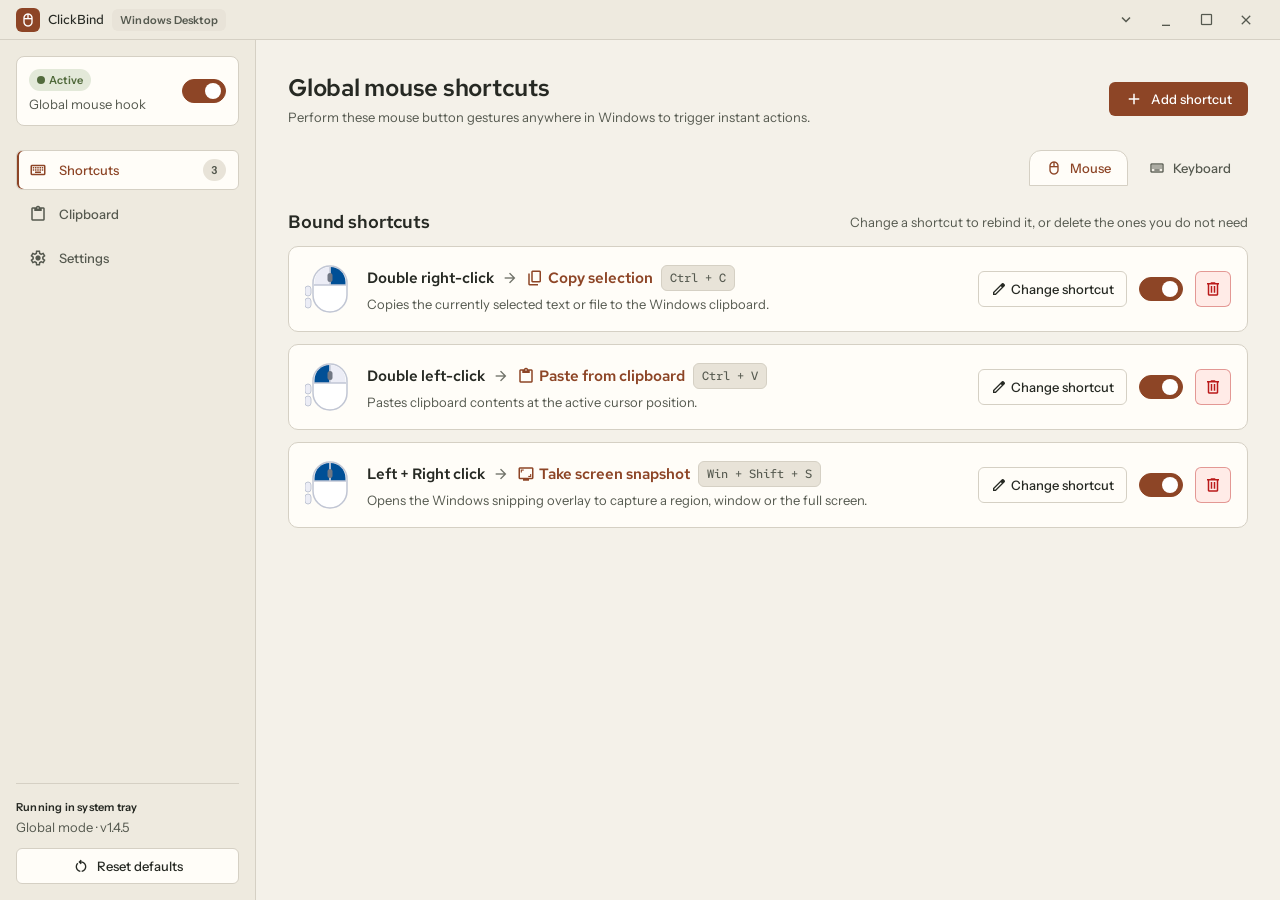
==== commit 4917070f: "Restyle ClickBind interface" ====
--- a/ui/index.html
+++ b/ui/index.html
@@ -133,6 +133,52 @@
     html.theme-dark ::-webkit-scrollbar-thumb:hover { background: #79747e; }
     html.theme-dark #corner-desc,
     html.theme-dark #startup-desc { color: #c9c5d0 !important; }
+    /* ClickBind visual system: a quiet, tactile instrument panel. */
+    :root { --cb-bg:#f4f1e9; --cb-side:#eeeadf; --cb-surface:#fffdf8; --cb-raised:#e8e3d8; --cb-text:#262923; --cb-secondary:#55594f; --cb-muted:#6f7168; --cb-line:#d5d0c4; --cb-accent:#8d4526; --cb-accent-hover:#743719; --cb-success:#526b3d; }
+    html:not(.theme-dark) body, html:not(.theme-dark) .bg-light-surface { background-color:var(--cb-bg)!important; }
+    html:not(.theme-dark) .bg-light-surface-container-low { background-color:var(--cb-side)!important; }
+    html:not(.theme-dark) .bg-light-surface-container-lowest { background-color:var(--cb-surface)!important; }
+    html:not(.theme-dark) .bg-light-surface-container, html:not(.theme-dark) .bg-light-surface-container-high, html:not(.theme-dark) .bg-light-surface-container-highest { background-color:var(--cb-raised)!important; }
+    html:not(.theme-dark) .text-light-on-surface, html:not(.theme-dark) .text-light-on-background { color:var(--cb-text)!important; }
+    html:not(.theme-dark) .text-light-on-surface-variant { color:var(--cb-secondary)!important; }
+    html:not(.theme-dark) .text-light-outline, html:not(.theme-dark) .text-light-outline-variant { color:var(--cb-muted)!important; }
+    html:not(.theme-dark) .text-light-primary { color:var(--cb-accent)!important; }
+    html:not(.theme-dark) .bg-light-primary { background-color:var(--cb-accent)!important; }
+    html:not(.theme-dark) .hover\:bg-light-primary-container:hover { background-color:var(--cb-accent-hover)!important; }
+    html:not(.theme-dark) .border-light-primary { border-color:var(--cb-accent)!important; }
+    html:not(.theme-dark) .border-light-outline, html:not(.theme-dark) .border-light-outline-variant, html:not(.theme-dark) .divide-light-outline-variant > :not([hidden]) ~ :not([hidden]) { border-color:var(--cb-line)!important; }
+    html:not(.theme-dark) .bg-light-success-container { background-color:#e3e9d9!important; }
+    html:not(.theme-dark) .text-light-on-success-container, html:not(.theme-dark) .text-light-success { color:var(--cb-success)!important; }
+    html:not(.theme-dark) .bg-light-success { background-color:var(--cb-success)!important; }
+    html.theme-dark { --cb-bg:#171817; --cb-side:#1b1d1a; --cb-surface:#20221f; --cb-raised:#292b27; --cb-text:#e9e7df; --cb-secondary:#b6b5aa; --cb-muted:#92938a; --cb-line:#393b35; --cb-accent:#d58c65; --cb-accent-hover:#bd744e; --cb-success:#9bb77a; }
+    html.theme-dark body, html.theme-dark .bg-light-surface { background-color:var(--cb-bg)!important; }
+    html.theme-dark .bg-light-surface-container-low { background-color:var(--cb-side)!important; }
+    html.theme-dark .bg-light-surface-container-lowest { background-color:var(--cb-surface)!important; }
+    html.theme-dark .bg-light-surface-container, html.theme-dark .bg-light-surface-container-high, html.theme-dark .bg-light-surface-container-highest { background-color:var(--cb-raised)!important; }
+    html.theme-dark .text-light-on-surface, html.theme-dark .text-light-on-background { color:var(--cb-text)!important; }
+    html.theme-dark .text-light-on-surface-variant { color:var(--cb-secondary)!important; }
+    html.theme-dark .text-light-outline, html.theme-dark .text-light-outline-variant { color:var(--cb-muted)!important; }
+    html.theme-dark .text-light-primary { color:var(--cb-accent)!important; }
+    html.theme-dark .bg-light-primary { background-color:#78452f!important; }
+    html.theme-dark .hover\:bg-light-primary-container:hover { background-color:#643a29!important; }
+    html.theme-dark .border-light-primary { border-color:var(--cb-accent)!important; }
+    html.theme-dark .border-light-outline, html.theme-dark .border-light-outline-variant, html.theme-dark .divide-light-outline-variant > :not([hidden]) ~ :not([hidden]) { border-color:var(--cb-line)!important; }
+    html.theme-dark .bg-light-success-container { background-color:#293325!important; }
+    html.theme-dark .text-light-on-success-container, html.theme-dark .text-light-success { color:var(--cb-success)!important; }
+    html.theme-dark .bg-light-success { background-color:var(--cb-success)!important; }
+    html.theme-dark ::-webkit-scrollbar-thumb { border-color:var(--cb-bg); }
+    #titlebar { background-color:var(--cb-side)!important; }
+    #shortcuts-list article, #key-shortcuts-list article { border-radius:10px; transition:border-color 140ms ease-out,background-color 140ms ease-out; }
+    #shortcuts-list article:hover, #key-shortcuts-list article:hover { border-color:color-mix(in srgb,var(--cb-accent) 38%,var(--cb-line)); }
+    [data-nav-tab] { min-height:40px; }
+    [data-nav-tab].bg-light-surface-container-lowest { box-shadow:inset 2px 0 0 var(--cb-accent); }
+    button { transition-property:color,background-color,border-color,opacity,transform; }
+    button:active { transform:scale(.985); }
+    button:focus-visible, input:focus-visible, select:focus-visible { outline-color:var(--cb-accent); }
+    h1, h2 { letter-spacing:-.02em; }
+    .font-mono { font-variant-numeric:tabular-nums; }
+    input, select, textarea { border-radius:6px; }
+    @media(max-width:767px) { #shortcuts-list article > div:first-child { align-items:flex-start; } main { padding:20px!important; } }
   </style>
 </head>
 <body class="bg-light-surface text-light-on-surface font-body antialiased overflow-hidden">
